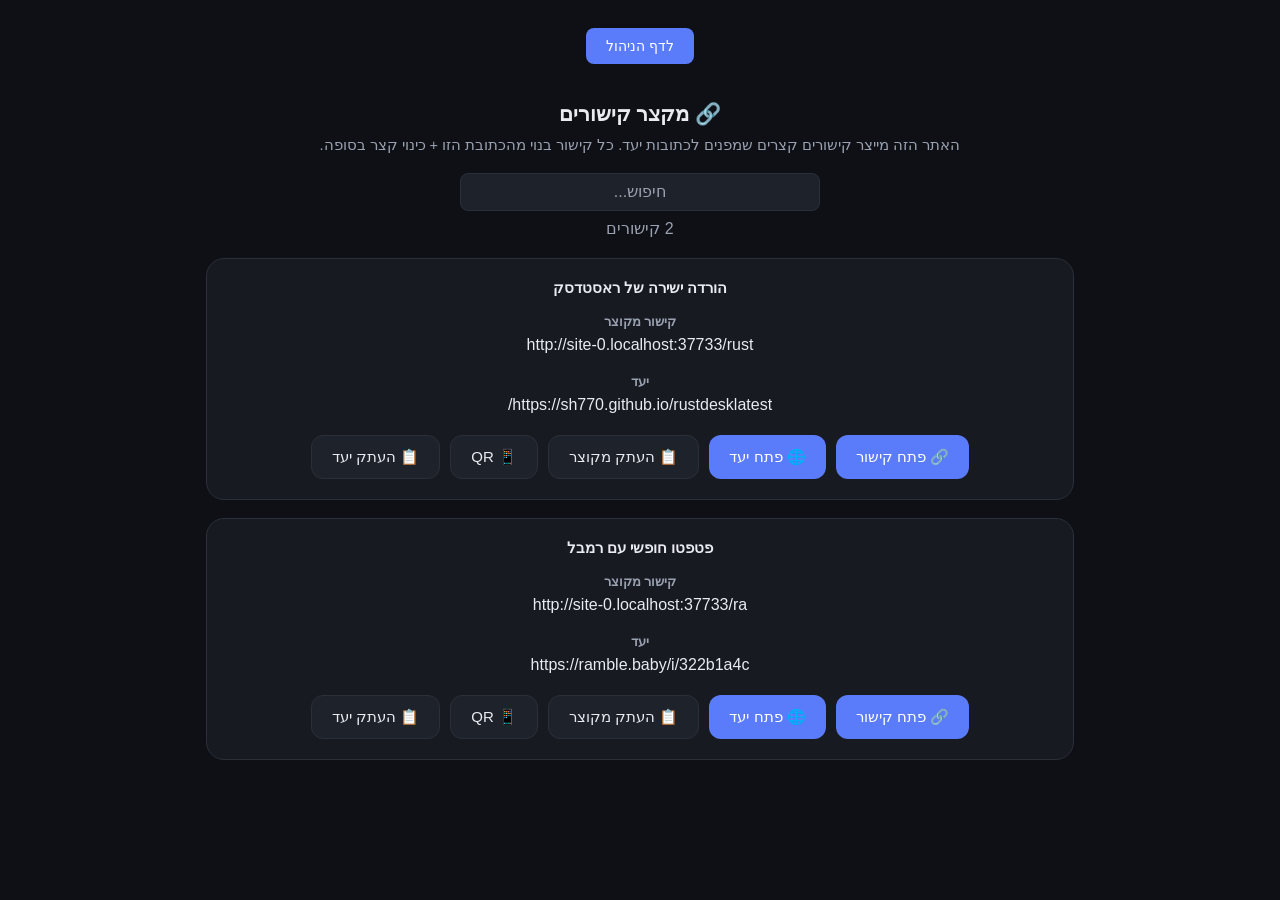
==== index.html @ 92ae5005 "Update index.html" ====
<!DOCTYPE html>
<html lang="he" dir="rtl">
<head>
<meta charset="UTF-8">
<meta name="viewport" content="width=device-width, initial-scale=1">
<title>מקצר קישורים</title>
<link rel="icon" href="favicon.svg" type="image/svg+xml">
<link rel="icon" href="favicon.ico" sizes="32x32">
<link rel="apple-touch-icon" href="apple-touch-icon.png">
<link rel="stylesheet" href="style.css">
<style>
  .top-bar{ text-align:center; padding:14px 16px 0; }
  .wrap{ text-align:center; }
  .wrap h1{ margin-bottom:8px; }
  .intro{ display:inline-block; text-align:center; max-width:100%; color:var(--text-dim); font-size:14.5px; line-height:1.6; }
  #search{ max-width:360px; margin:16px auto 8px; display:block; text-align:center; }
  #count{ margin:8px 0 20px; color:var(--text-dim); }
  .card{ text-align:center; }
  .card-title{ margin:0 0 6px; font-size:17px; color:var(--text); word-break:break-word; }
  .card p{ margin:12px 0; word-break:break-all; line-height:1.5; }
  .card strong{ color:var(--text-dim); font-size:13px; }
  .card-actions{ display:flex; flex-wrap:wrap; justify-content:center; gap:10px; margin-top:18px; }
  .card-actions .btn-link{
    margin-top:0; padding:12px 20px; font-size:15px; border-radius:12px;
    transition: all .15s ease; display:inline-flex; align-items:center; gap:6px;
  }
  .card-actions .btn-primary{ background:var(--accent); color:#fff; }
  .card-actions .btn-primary:hover{ background:var(--accent-hover); transform:translateY(-1px); }
  .card-actions .btn-secondary{ background:var(--surface-2); color:var(--text); border:1px solid var(--border); }
  .card-actions .btn-secondary:hover{ background:var(--border); border-color:#3a4050; transform:translateY(-1px); }
</style>
</head>
<body>
<div class="top-bar">
  <a class="btn-link" href="admin">לדף הניהול</a>
</div>

<div class="wrap">
  <h1>🔗 מקצר קישורים</h1>
  <div class="intro">
    האתר הזה מייצר קישורים קצרים שמפנים לכתובות יעד.
    כל קישור בנוי מהכתובת הזו + כינוי קצר בסופה.
  </div>
  <input id="search" type="text" placeholder="חיפוש...">
  <p id="count"></p>
  <div id="links"></div>
</div>

<div id="toast"></div>

<script>
// זיהוי אוטומטי של נתיב הבסיס - אותה שיטה כמו ב-404.html וב-admin.html,
// כדי שהקישורים המוצגים יהיו נכונים גם עם דומיין מותאם.
function getBasePath() {
  if (location.hostname.endsWith(".github.io")) {
    const parts = location.pathname.split("/").filter(Boolean);
    return parts.length ? ("/" + parts[0] + "/") : "/";
  }
  return "/";
}
const BASE = getBasePath();

async function loadLinks() {
  const response = await fetch(BASE + "links.json?t=" + Date.now(), { cache: "no-store" });
  const json = await response.json();
  // קישורים שסומנו "הסתר מהקטלוג" לא מוצגים כאן (הם כן ממשיכים לעבוד כרגיל)
  const entries = Object.entries(json).filter(([, v]) => !v.hidden);

  const container = document.getElementById("links");
  const counter = document.getElementById("count");
  const search = document.getElementById("search");

  function render(filter) {
    if (!filter) filter = "";
    container.innerHTML = "";

    const list = entries.filter(item => {
      const key = item[0];
      const value = item[1];
      const text = (key + " " + (value.title || "") + " " + (value.passwordHash ? "" : value.url)).toLowerCase();
      return text.indexOf(filter.toLowerCase()) !== -1;
    });

    counter.textContent = list.length + " קישורים";
    list.sort((a, b) => (a[1].title || a[0]).localeCompare(b[1].title || b[0], "he"));

    list.forEach(([key, value]) => {
      const shortUrl = location.origin + BASE + key;
      const protectedLink = !!value.passwordHash;

      const card = document.createElement("div");
      card.className = "card";

      // כותרת (אם הוגדרה) - לזיהוי קל של הקישור
      if (value.title) {
        const h = document.createElement("h3");
        h.className = "card-title";
        h.textContent = value.title;
        card.appendChild(h);
      }

      // קישור מקוצר
      const pShort = document.createElement("p");
      pShort.innerHTML = "<strong>קישור מקוצר</strong><br>";
      const spanShort = document.createElement("span");
      spanShort.textContent = shortUrl;
      pShort.appendChild(spanShort);
      card.appendChild(pShort);

      // יעד - מוסתר אם הקישור מוגן בסיסמה, כדי לא לעקוף את ההגנה
      const pTarget = document.createElement("p");
      pTarget.innerHTML = "<strong>יעד</strong><br>";
      const spanTarget = document.createElement("span");
      spanTarget.textContent = protectedLink ? "🔒 מוגן בסיסמה" : value.url;
      pTarget.appendChild(spanTarget);
      card.appendChild(pTarget);

      const actions = document.createElement("div");
      actions.className = "card-actions";

      const btnShort = document.createElement("a");
      btnShort.className = "btn-link btn-primary";
      btnShort.href = shortUrl;
      btnShort.target = "_blank";
      btnShort.rel = "noopener";
      btnShort.textContent = "🔗 פתח קישור";
      actions.appendChild(btnShort);

      // "פתח יעד" / "העתק יעד" מוצגים רק אם הקישור לא מוגן בסיסמה
      if (!protectedLink) {
        const btnTarget = document.createElement("a");
        btnTarget.className = "btn-link btn-primary";
        btnTarget.href = value.url;
        btnTarget.target = "_blank";
        btnTarget.rel = "noopener";
        btnTarget.textContent = "🌐 פתח יעד";
        actions.appendChild(btnTarget);
      }

      const btnCopyShort = document.createElement("a");
      btnCopyShort.className = "btn-link btn-secondary";
      btnCopyShort.href = "#";
      btnCopyShort.textContent = "📋 העתק מקוצר";
      btnCopyShort.onclick = e => {
        e.preventDefault();
        navigator.clipboard.writeText(shortUrl);
        showToast("הקישור המקוצר הועתק");
      };
      actions.appendChild(btnCopyShort);

      // QR - מוסתר כברירת מחדל, מוצג בלחיצה
      const btnQr = document.createElement("a");
      btnQr.className = "btn-link btn-secondary";
      btnQr.href = "#";
      btnQr.textContent = "📱 QR";
      btnQr.onclick = e => {
        e.preventDefault();
        const existing = card.querySelector(".qr-box");
        if (existing) {
          existing.remove();
          btnQr.textContent = "📱 QR";
          return;
        }
        const box = document.createElement("div");
        box.className = "qr-box";
        const img = document.createElement("img");
        img.className = "qr-img";
        img.alt = "QR";
        img.width = 200;
        img.height = 200;
        img.src = "https://api.qrserver.com/v1/create-qr-code/?size=300x300&margin=0&data=" + encodeURIComponent(shortUrl);
        const cap = document.createElement("div");
        cap.className = "qr-caption";
        cap.textContent = "סרוק כדי לפתוח את הקישור";
        box.appendChild(img);
        box.appendChild(cap);
        card.appendChild(box);
        btnQr.textContent = "✖ הסתר QR";
      };
      actions.appendChild(btnQr);

      if (!protectedLink) {
        const btnCopy = document.createElement("a");
        btnCopy.className = "btn-link btn-secondary";
        btnCopy.href = "#";
        btnCopy.textContent = "📋 העתק יעד";
        btnCopy.onclick = e => {
          e.preventDefault();
          navigator.clipboard.writeText(value.url);
          showToast("היעד הועתק");
        };
        actions.appendChild(btnCopy);
      }

      card.appendChild(actions);
      container.appendChild(card);
    });
  }

  search.oninput = () => render(search.value);
  render();
}

function showToast(text) {
  const toast = document.getElementById("toast");
  toast.textContent = text;
  toast.classList.add("show");
  setTimeout(() => toast.classList.remove("show"), 1500);
}

loadLinks();
</script>
</body>
</html>
---- style.css ----
:root{
  --bg: #0e1015;
  --surface: #171a21;
  --surface-2: #1e222b;
  --border: #2a2f3a;
  --text: #e9ebf1;
  --text-dim: #9aa1b0;
  --accent: #5b7cfa;
  --accent-hover: #4a68e0;
  --danger: #e5626a;
  --danger-hover: #d14a52;
  --success: #4cd3a0;
  --radius-lg: 18px;
  --radius: 12px;
  --radius-sm: 8px;
  --font: -apple-system, BlinkMacSystemFont, "Segoe UI", Arial, sans-serif;
}

*{ box-sizing: border-box; }

body{
  background: var(--bg);
  color: var(--text);
  font-family: var(--font);
  margin: 0;
}

a{ color: var(--accent); }

/* ===== פריסת עמוד ריכוזי (index, 404) ===== */
.center-page{
  min-height: 100vh;
  display: flex;
  align-items: center;
  justify-content: center;
  padding: 20px;
}
.box{
  background: var(--surface);
  border: 1px solid var(--border);
  border-radius: var(--radius-lg);
  padding: 28px 24px;
  max-width: 400px;
  width: 100%;
  text-align: center;
}
.box h1{ font-size: 21px; margin: 0 0 8px; }
.box p{ color: var(--text-dim); line-height: 1.6; font-size: 14.5px; margin: 8px 0; }

/* ===== פריסת עמוד רחב (admin) ===== */
.wrap{ max-width: 900px; margin: 0 auto; padding: 24px 16px; }
.wrap h1{ font-size: 21px; }

.card{
  background: var(--surface);
  border: 1px solid var(--border);
  border-radius: var(--radius-lg);
  padding: 20px;
  margin-bottom: 18px;
}
.card h3{ font-size: 15px; margin: 0 0 10px; color: var(--text); }

.note{
  font-size: 13px;
  color: var(--text-dim);
  background: var(--surface-2);
  border: 1px solid var(--border);
  border-radius: var(--radius-sm);
  padding: 10px 12px;
  margin-top: 10px;
}

/* ===== טפסים ===== */
input, button{
  font-family: var(--font);
  font-size: 16px;
  padding: 9px 12px;
  border-radius: var(--radius-sm);
  border: 1px solid var(--border);
}
input{
  width: 100%;
  box-sizing: border-box;
  margin-bottom: 8px;
  background: var(--surface-2);
  color: var(--text);
}
input::placeholder{ color: var(--text-dim); }
input:focus{ outline: none; border-color: var(--accent); }

button{
  background: var(--accent);
  color: #fff;
  border: none;
  cursor: pointer;
  transition: background .15s ease;
}
button:hover{ background: var(--accent-hover); }
button.secondary{ background: var(--surface-2); color: var(--text); border: 1px solid var(--border); }
button.secondary:hover{ background: var(--border); }
button.danger{ background: var(--danger); }
button.danger:hover{ background: var(--danger-hover); }
button.small{ padding: 5px 10px; font-size: 13px; }

/* ===== רשימת קישורים מתקפלת (accordion) ===== */
.link-item{
  border: 1px solid var(--border);
  border-radius: var(--radius);
  margin-bottom: 10px;
  overflow: hidden;
  background: var(--surface-2);
}
.link-header{
  display: flex;
  align-items: center;
  justify-content: space-between;
  padding: 13px 14px;
  cursor: pointer;
  gap: 10px;
}
.link-header .link-head-text{ flex: 1; min-width: 0; }
.link-header .link-title{
  font-size: 14.5px;
  font-weight: 600;
  color: var(--text);
  margin-bottom: 3px;
  overflow: hidden;
  text-overflow: ellipsis;
  white-space: nowrap;
}
.link-header .link-url{
  display: block;
  direction: ltr;
  unicode-bidi: plaintext;
  text-align: left;
  font-family: ui-monospace, Consolas, monospace;
  font-size: 13.5px;
  color: var(--text);
  overflow: hidden;
  text-overflow: ellipsis;
  white-space: nowrap;
}
.link-header .chevron{
  color: var(--text-dim);
  flex: none;
  transition: transform .15s ease;
}
.link-header.open .chevron{ transform: rotate(90deg); }
.link-body{
  padding: 14px;
  border-top: 1px solid var(--border);
  display: flex;
  flex-direction: column;
  gap: 12px;
}
.link-body input{ margin-bottom: 0; }
.check-row{ display: flex; align-items: center; gap: 8px; font-size: 14px; cursor: pointer; color: var(--text); }
.check-row input[type="checkbox"]{ width: auto; margin: 0; }
.field-label{
  display: block;
  font-size: 12px;
  color: var(--text-dim);
  margin-bottom: 4px;
}
.field-row{
  display: flex;
  gap: 8px;
  flex-wrap: wrap;
  align-items: center;
}

/* ===== טבלה (עדיין בשימוש במקומות אחרים) ===== */
.table-wrap{ overflow-x: auto; -webkit-overflow-scrolling: touch; }
table{ width: 100%; border-collapse: collapse; margin-top: 10px; font-size: 13px; }
td, th{ padding: 8px 6px; border-bottom: 1px solid var(--border); text-align: right; vertical-align: middle; color: var(--text); }
th{ color: var(--text-dim); font-weight: 600; }
.row-actions button{ margin-inline-start: 4px; }

/* ===== רכיבים כלליים ===== */
.badge{ font-size: 11px; padding: 3px 8px; border-radius: 999px; background: var(--surface-2); color: var(--text-dim); }
.badge.on{ background: rgba(91,124,250,.18); color: var(--accent); }

.msg{ font-size: 13px; margin-top: 8px; }
.msg.err{ color: var(--danger); }
.msg.ok{ color: var(--success); }

.spinner{
  width: 34px; height: 34px; margin: 0 auto 14px;
  border: 4px solid var(--surface-2);
  border-top-color: var(--accent);
  border-radius: 50%;
  animation: spin 1s linear infinite;
}
@keyframes spin{ to{ transform: rotate(360deg); } }

.btn-link{
  display: inline-block;
  margin-top: 14px;
  padding: 10px 20px;
  border-radius: var(--radius-sm);
  background: var(--accent);
  color: #fff;
  text-decoration: none;
  font-size: 14px;
}
.btn-link:hover{ background: var(--accent-hover); }
.btn-link.secondary{ background: var(--surface-2); color: var(--text); border: 1px solid var(--border); }
.btn-link.secondary:hover{ background: var(--border); }

/* טוסט קטן להודעות זמניות (למשל "הועתק") */
#toast{
  position: fixed;
  bottom: 20px;
  left: 50%;
  transform: translateX(-50%) translateY(20px);
  background: var(--surface-2);
  color: var(--text);
  border: 1px solid var(--border);
  border-radius: var(--radius-sm);
  padding: 10px 16px;
  font-size: 13px;
  opacity: 0;
  transition: opacity .2s ease, transform .2s ease;
  pointer-events: none;
  z-index: 100;
  max-width: 90vw;
  text-align: center;
}
#toast.show{ opacity: 1; transform: translateX(-50%) translateY(0); }

/* ===== מובייל ===== */
@media (max-width: 600px){
  .wrap{ padding: 14px 10px; }
  .card{ padding: 14px; }
}
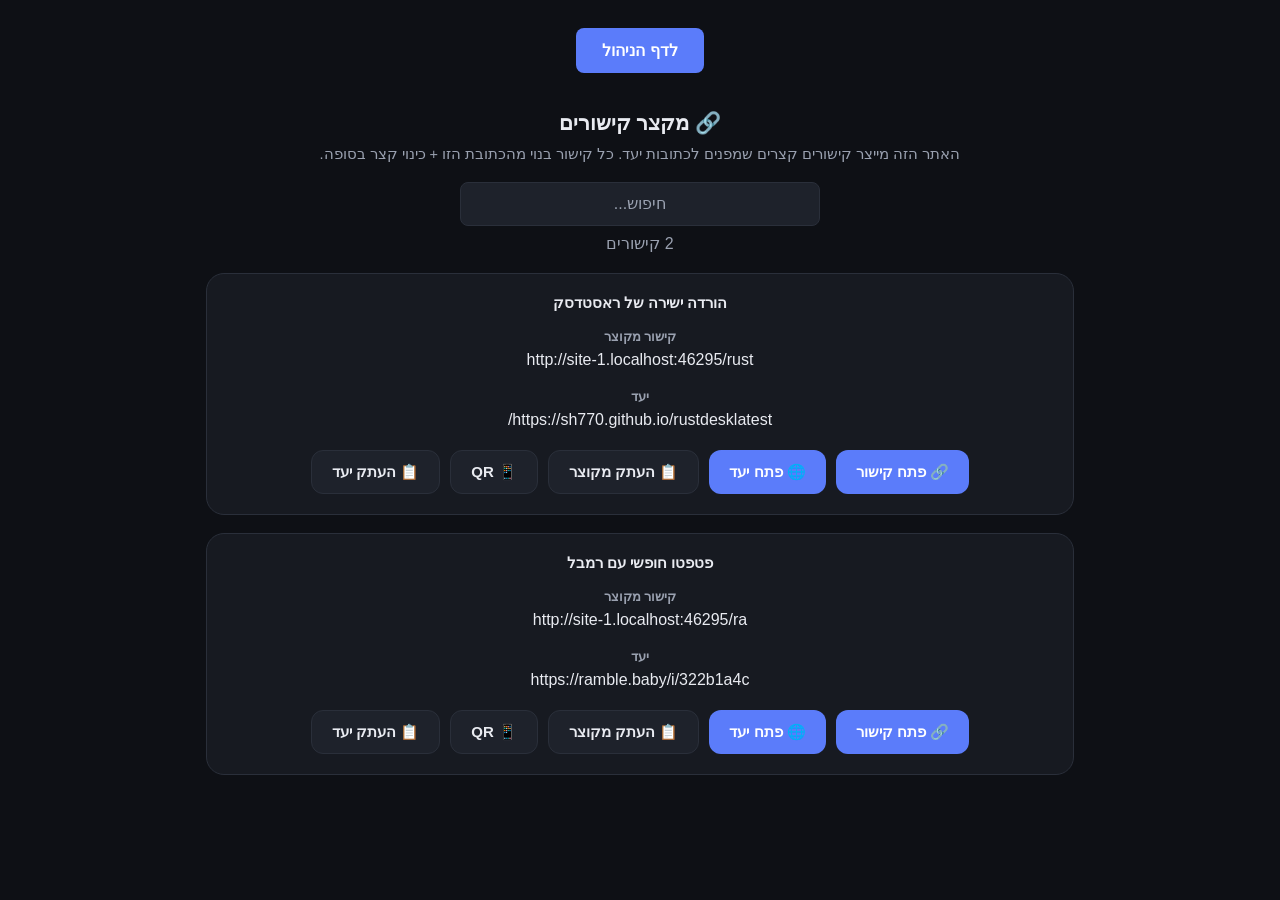
==== commit 9355029e: "Update index.html" ====
--- a/index.html
+++ b/index.html
@@ -211,4 +211,4 @@
 loadLinks();
 </script>
 </body>
-</html>+</html>
--- a/style.css
+++ b/style.css
@@ -68,13 +68,14 @@
   border-radius: var(--radius-sm);
   padding: 10px 12px;
   margin-top: 10px;
+  margin-bottom: 22px;
 }
 
 /* ===== טפסים ===== */
 input, button{
   font-family: var(--font);
   font-size: 16px;
-  padding: 9px 12px;
+  padding: 12px 16px;
   border-radius: var(--radius-sm);
   border: 1px solid var(--border);
 }
@@ -93,6 +94,8 @@
   color: #fff;
   border: none;
   cursor: pointer;
+  min-height: 46px;
+  font-weight: 600;
   transition: background .15s ease;
 }
 button:hover{ background: var(--accent-hover); }
@@ -100,7 +103,7 @@
 button.secondary:hover{ background: var(--border); }
 button.danger{ background: var(--danger); }
 button.danger:hover{ background: var(--danger-hover); }
-button.small{ padding: 5px 10px; font-size: 13px; }
+button.small{ padding: 10px 16px; font-size: 15px; min-height: 42px; }
 
 /* ===== רשימת קישורים מתקפלת (accordion) ===== */
 .link-item{
@@ -141,6 +144,7 @@
   white-space: nowrap;
 }
 .link-header .chevron{
+  font-size: 24px;
   color: var(--text-dim);
   flex: none;
   transition: transform .15s ease;
@@ -155,7 +159,8 @@
 }
 .link-body input{ margin-bottom: 0; }
 .check-row{ display: flex; align-items: center; gap: 8px; font-size: 14px; cursor: pointer; color: var(--text); }
-.check-row input[type="checkbox"]{ width: auto; margin: 0; }
+.check-row{ min-height: 44px; font-size: 15px; }
+.check-row input[type="checkbox"]{ width: 22px; height: 22px; min-height: 0; padding: 0; margin: 0; flex: none; accent-color: var(--accent); }
 .field-label{
   display: block;
   font-size: 12px;
@@ -196,16 +201,42 @@
 .btn-link{
   display: inline-block;
   margin-top: 14px;
-  padding: 10px 20px;
+  padding: 13px 26px;
   border-radius: var(--radius-sm);
   background: var(--accent);
   color: #fff;
   text-decoration: none;
-  font-size: 14px;
+  font-size: 16px;
+  font-weight: 600;
 }
 .btn-link:hover{ background: var(--accent-hover); }
 .btn-link.secondary{ background: var(--surface-2); color: var(--text); border: 1px solid var(--border); }
 .btn-link.secondary:hover{ background: var(--border); }
+
+/* ===== תיבת QR (משותפת לדף הבית ולניהול) ===== */
+.qr-box{
+  display: flex;
+  flex-direction: column;
+  align-items: center;
+  gap: 10px;
+  margin: 16px auto 4px;
+  padding: 18px;
+  max-width: 260px;
+  background: var(--surface-2);
+  border: 1px solid var(--border);
+  border-radius: var(--radius-lg);
+  animation: qrIn .2s ease;
+}
+.qr-box .qr-img{
+  display: block;
+  width: 200px;
+  height: 200px;
+  padding: 12px;
+  background: #fff; /* רקע לבן הכרחי כדי שהקוד ייסרק */
+  border-radius: var(--radius);
+}
+.qr-box .qr-caption{ font-size: 13px; color: var(--text-dim); }
+@keyframes qrIn{ from{ opacity: 0; transform: translateY(-6px) scale(.97); } to{ opacity: 1; transform: none; } }
 
 /* טוסט קטן להודעות זמניות (למשל "הועתק") */
 #toast{
@@ -232,4 +263,4 @@
 @media (max-width: 600px){
   .wrap{ padding: 14px 10px; }
   .card{ padding: 14px; }
-}
+}
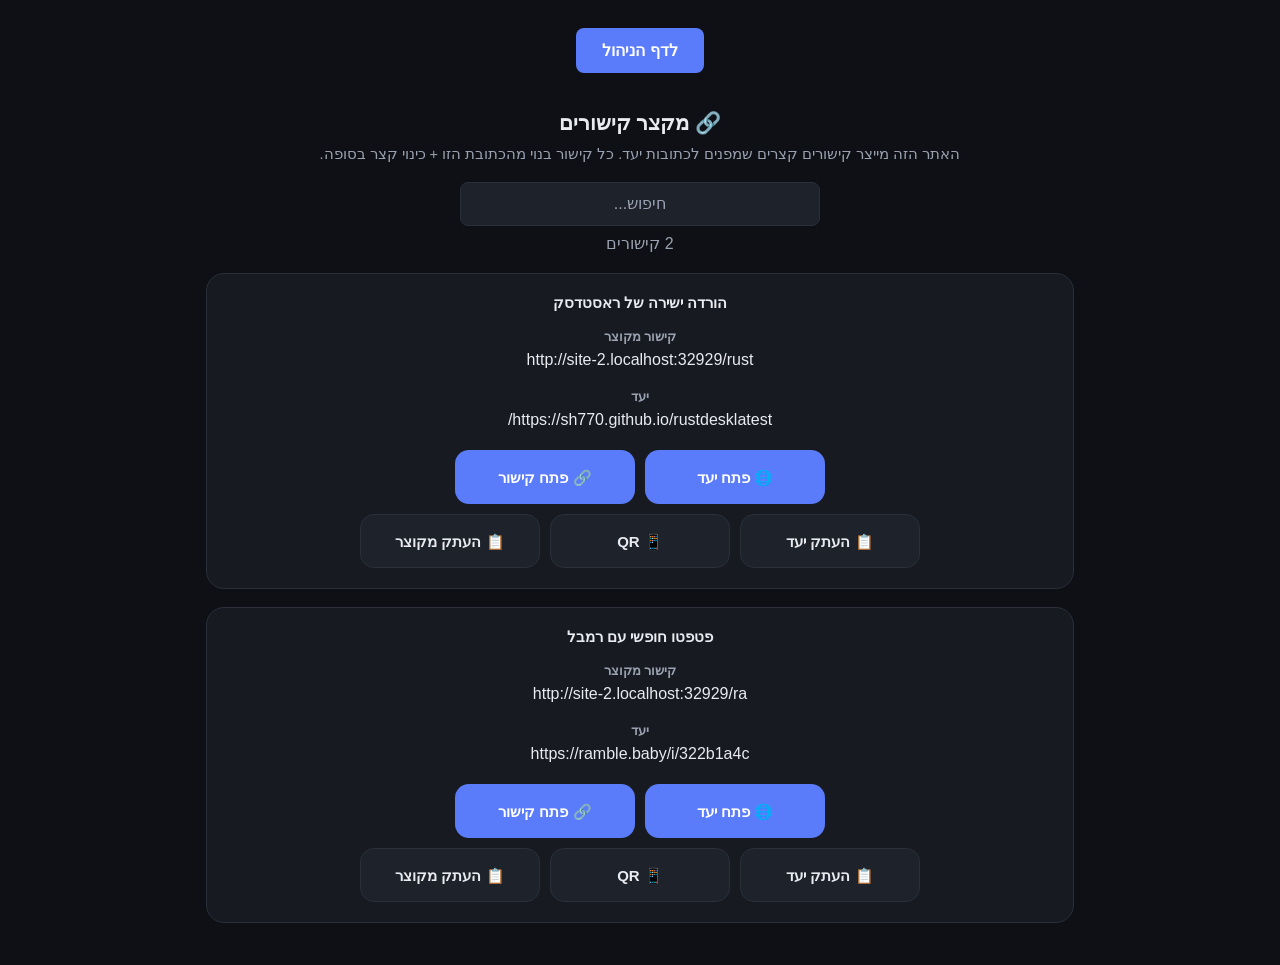
==== commit df57d28d: "Update index.html" ====
--- a/index.html
+++ b/index.html
@@ -1,56 +1,111 @@
+
 <!DOCTYPE html>
 <html lang="he" dir="rtl">
 <head>
 <meta charset="UTF-8">
 <meta name="viewport" content="width=device-width, initial-scale=1">
 <title>מקצר קישורים</title>
+
 <link rel="icon" href="favicon.svg" type="image/svg+xml">
 <link rel="icon" href="favicon.ico" sizes="32x32">
 <link rel="apple-touch-icon" href="apple-touch-icon.png">
 <link rel="stylesheet" href="style.css">
+
 <style>
-  .top-bar{ text-align:center; padding:14px 16px 0; }
-  .wrap{ text-align:center; }
-  .wrap h1{ margin-bottom:8px; }
-  .intro{ display:inline-block; text-align:center; max-width:100%; color:var(--text-dim); font-size:14.5px; line-height:1.6; }
-  #search{ max-width:360px; margin:16px auto 8px; display:block; text-align:center; }
-  #count{ margin:8px 0 20px; color:var(--text-dim); }
-  .card{ text-align:center; }
-  .card-title{ margin:0 0 6px; font-size:17px; color:var(--text); word-break:break-word; }
-  .card p{ margin:12px 0; word-break:break-all; line-height:1.5; }
-  .card strong{ color:var(--text-dim); font-size:13px; }
-  .card-actions{ display:flex; flex-wrap:wrap; justify-content:center; gap:10px; margin-top:18px; }
-  .card-actions .btn-link{
-    margin-top:0; padding:12px 20px; font-size:15px; border-radius:12px;
-    transition: all .15s ease; display:inline-flex; align-items:center; gap:6px;
-  }
-  .card-actions .btn-primary{ background:var(--accent); color:#fff; }
-  .card-actions .btn-primary:hover{ background:var(--accent-hover); transform:translateY(-1px); }
-  .card-actions .btn-secondary{ background:var(--surface-2); color:var(--text); border:1px solid var(--border); }
-  .card-actions .btn-secondary:hover{ background:var(--border); border-color:#3a4050; transform:translateY(-1px); }
+  /* עיצוב ייחודי לדף הבית */
+  .top-bar {
+    text-align: center;
+    padding: 14px 16px 0;
+  }
+
+  .wrap {
+    text-align: center;
+  }
+
+  .wrap h1 {
+    margin-bottom: 8px;
+  }
+
+  .intro {
+    display: inline-block;
+    text-align: center;
+    max-width: 100%;
+    color: var(--text-dim);
+    font-size: 14.5px;
+    line-height: 1.6;
+  }
+
+  /* שדה החיפוש */
+  #search {
+    max-width: 360px;
+    margin: 16px auto 8px;
+    display: block;
+    text-align: center;
+  }
+
+  /* מונה הקישורים */
+  #count {
+    margin: 8px 0 20px;
+    color: var(--text-dim);
+  }
+
+  /* עיצוב תוכן הכרטיס */
+  .card {
+    text-align: center;
+  }
+
+  .card-title {
+    margin: 0 0 6px;
+    font-size: 17px;
+    color: var(--text);
+    word-break: break-word;
+  }
+
+  .card p {
+    margin: 12px 0;
+    word-break: break-all;
+    line-height: 1.5;
+  }
+
+  .card strong {
+    color: var(--text-dim);
+    font-size: 13px;
+  }
 </style>
 </head>
+
 <body>
+
+<!-- קישור לעמוד הניהול -->
 <div class="top-bar">
   <a class="btn-link" href="admin">לדף הניהול</a>
 </div>
 
+<!-- אזור הכותרת והחיפוש -->
 <div class="wrap">
+
   <h1>🔗 מקצר קישורים</h1>
+
   <div class="intro">
     האתר הזה מייצר קישורים קצרים שמפנים לכתובות יעד.
     כל קישור בנוי מהכתובת הזו + כינוי קצר בסופה.
   </div>
+
   <input id="search" type="text" placeholder="חיפוש...">
+
   <p id="count"></p>
+
+  <!-- כאן יוצגו כרטיסי הקישורים -->
   <div id="links"></div>
+
 </div>
 
+<!-- הודעות זמניות למשתמש -->
 <div id="toast"></div>
 
 <script>
-// זיהוי אוטומטי של נתיב הבסיס - אותה שיטה כמו ב-404.html וב-admin.html,
-// כדי שהקישורים המוצגים יהיו נכונים גם עם דומיין מותאם.
+
+// זיהוי אוטומטי של נתיב הבסיס
 function getBasePath() {
   if (location.hostname.endsWith(".github.io")) {
     const parts = location.pathname.split("/").filter(Boolean);
@@ -58,40 +113,79 @@
   }
   return "/";
 }
+
+// שמירת נתיב הבסיס
 const BASE = getBasePath();
 
+// טעינת הקישורים מקובץ JSON
 async function loadLinks() {
-  const response = await fetch(BASE + "links.json?t=" + Date.now(), { cache: "no-store" });
+
+  // טעינת הקובץ ללא שימוש במטמון
+  const response = await fetch(
+    BASE + "links.json?t=" + Date.now(),
+    { cache: "no-store" }
+  );
+
+  // המרת התשובה לנתוני JSON
   const json = await response.json();
-  // קישורים שסומנו "הסתר מהקטלוג" לא מוצגים כאן (הם כן ממשיכים לעבוד כרגיל)
+
+  // הסתרת קישורים שסומנו להסתרה
   const entries = Object.entries(json).filter(([, v]) => !v.hidden);
 
+  // קבלת רכיבי העמוד
   const container = document.getElementById("links");
   const counter = document.getElementById("count");
   const search = document.getElementById("search");
 
+  // הצגת הקישורים בהתאם לחיפוש
   function render(filter) {
+
+    // הגדרת חיפוש ריק כברירת מחדל
     if (!filter) filter = "";
+
+    // ניקוי התצוגה הקודמת
     container.innerHTML = "";
 
+    // סינון הקישורים לפי כינוי, כותרת או כתובת
     const list = entries.filter(item => {
       const key = item[0];
       const value = item[1];
-      const text = (key + " " + (value.title || "") + " " + (value.passwordHash ? "" : value.url)).toLowerCase();
+
+      // אין להציג כתובת יעד של קישור מוגן בחיפוש
+      const text = (
+        key + " " +
+        (value.title || "") + " " +
+        (value.passwordHash ? "" : value.url)
+      ).toLowerCase();
+
       return text.indexOf(filter.toLowerCase()) !== -1;
     });
 
+    // עדכון מספר התוצאות
     counter.textContent = list.length + " קישורים";
-    list.sort((a, b) => (a[1].title || a[0]).localeCompare(b[1].title || b[0], "he"));
-
+
+    // מיון הקישורים לפי הכותרת
+    list.sort((a, b) =>
+      (a[1].title || a[0]).localeCompare(
+        b[1].title || b[0],
+        "he"
+      )
+    );
+
+    // יצירת כרטיס נפרד לכל קישור
     list.forEach(([key, value]) => {
+
+      // יצירת הכתובת המקוצרת
       const shortUrl = location.origin + BASE + key;
+
+      // בדיקה האם הקישור מוגן בסיסמה
       const protectedLink = !!value.passwordHash;
 
+      // יצירת כרטיס הקישור
       const card = document.createElement("div");
       card.className = "card";
 
-      // כותרת (אם הוגדרה) - לזיהוי קל של הקישור
+      // הצגת כותרת אם הוגדרה
       if (value.title) {
         const h = document.createElement("h3");
         h.className = "card-title";
@@ -99,116 +193,203 @@
         card.appendChild(h);
       }
 
-      // קישור מקוצר
+      // הצגת הקישור המקוצר
       const pShort = document.createElement("p");
       pShort.innerHTML = "<strong>קישור מקוצר</strong><br>";
+
       const spanShort = document.createElement("span");
       spanShort.textContent = shortUrl;
+
       pShort.appendChild(spanShort);
       card.appendChild(pShort);
 
-      // יעד - מוסתר אם הקישור מוגן בסיסמה, כדי לא לעקוף את ההגנה
+      // הצגת כתובת היעד או הודעת הגנה
       const pTarget = document.createElement("p");
       pTarget.innerHTML = "<strong>יעד</strong><br>";
+
       const spanTarget = document.createElement("span");
-      spanTarget.textContent = protectedLink ? "🔒 מוגן בסיסמה" : value.url;
+
+      // הסתרת כתובת היעד בקישור מוגן
+      spanTarget.textContent = protectedLink
+        ? "🔒 מוגן בסיסמה"
+        : value.url;
+
       pTarget.appendChild(spanTarget);
       card.appendChild(pTarget);
 
+      // יצירת אזור הכפתורים
       const actions = document.createElement("div");
       actions.className = "card-actions";
 
+      // ==================================================
+      // שורה ראשונה: פתיחת יעד ופתיחת קישור מקוצר
+      // ==================================================
+
+      const primaryRow = document.createElement("div");
+      primaryRow.className = "action-row";
+
+      // כפתור פתיחת יעד - רק בקישור שאינו מוגן
+      if (!protectedLink) {
+
+        const btnTarget = document.createElement("a");
+        btnTarget.className = "btn-link btn-primary";
+        btnTarget.href = value.url;
+        btnTarget.target = "_blank";
+        btnTarget.rel = "noopener";
+        btnTarget.textContent = "🌐 פתח יעד";
+
+        primaryRow.appendChild(btnTarget);
+      }
+
+      // כפתור פתיחת הקישור המקוצר
       const btnShort = document.createElement("a");
       btnShort.className = "btn-link btn-primary";
       btnShort.href = shortUrl;
       btnShort.target = "_blank";
       btnShort.rel = "noopener";
       btnShort.textContent = "🔗 פתח קישור";
-      actions.appendChild(btnShort);
-
-      // "פתח יעד" / "העתק יעד" מוצגים רק אם הקישור לא מוגן בסיסמה
+
+      primaryRow.appendChild(btnShort);
+
+      // הוספת השורה הראשונה לאזור הכפתורים
+      actions.appendChild(primaryRow);
+
+      // ==================================================
+      // שורה שנייה: העתקת יעד, QR והעתקת קישור מקוצר
+      // ==================================================
+
+      const secondaryRow = document.createElement("div");
+      secondaryRow.className = "action-row";
+
+      // כפתור העתקת יעד - רק בקישור שאינו מוגן
       if (!protectedLink) {
-        const btnTarget = document.createElement("a");
-        btnTarget.className = "btn-link btn-primary";
-        btnTarget.href = value.url;
-        btnTarget.target = "_blank";
-        btnTarget.rel = "noopener";
-        btnTarget.textContent = "🌐 פתח יעד";
-        actions.appendChild(btnTarget);
+
+        const btnCopyTarget = document.createElement("a");
+        btnCopyTarget.className = "btn-link btn-secondary";
+        btnCopyTarget.href = "#";
+        btnCopyTarget.textContent = "📋 העתק יעד";
+
+        // העתקת כתובת היעד ללוח
+        btnCopyTarget.onclick = e => {
+          e.preventDefault();
+
+          navigator.clipboard.writeText(value.url);
+          showToast("היעד הועתק");
+        };
+
+        secondaryRow.appendChild(btnCopyTarget);
       }
 
-      const btnCopyShort = document.createElement("a");
-      btnCopyShort.className = "btn-link btn-secondary";
-      btnCopyShort.href = "#";
-      btnCopyShort.textContent = "📋 העתק מקוצר";
-      btnCopyShort.onclick = e => {
-        e.preventDefault();
-        navigator.clipboard.writeText(shortUrl);
-        showToast("הקישור המקוצר הועתק");
-      };
-      actions.appendChild(btnCopyShort);
-
-      // QR - מוסתר כברירת מחדל, מוצג בלחיצה
+      // כפתור QR
       const btnQr = document.createElement("a");
       btnQr.className = "btn-link btn-secondary";
       btnQr.href = "#";
       btnQr.textContent = "📱 QR";
+
+      // הצגה והסתרה של קוד QR
       btnQr.onclick = e => {
         e.preventDefault();
+
+        // בדיקה האם קוד QR כבר מוצג
         const existing = card.querySelector(".qr-box");
+
+        // אם קיים QR, הסרתו
         if (existing) {
           existing.remove();
           btnQr.textContent = "📱 QR";
           return;
         }
+
+        // יצירת תיבת QR
         const box = document.createElement("div");
         box.className = "qr-box";
+
+        // יצירת תמונת QR
         const img = document.createElement("img");
         img.className = "qr-img";
         img.alt = "QR";
         img.width = 200;
         img.height = 200;
-        img.src = "https://api.qrserver.com/v1/create-qr-code/?size=300x300&margin=0&data=" + encodeURIComponent(shortUrl);
+
+        // יצירת קוד QR עבור הקישור המקוצר
+        img.src =
+          "https://api.qrserver.com/v1/create-qr-code/?size=300x300&margin=0&data=" +
+          encodeURIComponent(shortUrl);
+
+        // יצירת כיתוב מתחת לקוד
         const cap = document.createElement("div");
         cap.className = "qr-caption";
         cap.textContent = "סרוק כדי לפתוח את הקישור";
+
+        // הוספת התמונה והכיתוב לתיבה
         box.appendChild(img);
         box.appendChild(cap);
+
+        // הצגת תיבת QR בתוך הכרטיס
         card.appendChild(box);
+
+        // עדכון טקסט הכפתור
         btnQr.textContent = "✖ הסתר QR";
       };
-      actions.appendChild(btnQr);
-
-      if (!protectedLink) {
-        const btnCopy = document.createElement("a");
-        btnCopy.className = "btn-link btn-secondary";
-        btnCopy.href = "#";
-        btnCopy.textContent = "📋 העתק יעד";
-        btnCopy.onclick = e => {
-          e.preventDefault();
-          navigator.clipboard.writeText(value.url);
-          showToast("היעד הועתק");
-        };
-        actions.appendChild(btnCopy);
-      }
-
+
+      // הוספת QR באמצע השורה השנייה
+      secondaryRow.appendChild(btnQr);
+
+      // כפתור העתקת הקישור המקוצר
+      const btnCopyShort = document.createElement("a");
+      btnCopyShort.className = "btn-link btn-secondary";
+      btnCopyShort.href = "#";
+      btnCopyShort.textContent = "📋 העתק מקוצר";
+
+      // העתקת הקישור המקוצר ללוח
+      btnCopyShort.onclick = e => {
+        e.preventDefault();
+
+        navigator.clipboard.writeText(shortUrl);
+        showToast("הקישור המקוצר הועתק");
+      };
+
+      // הוספת כפתור ההעתקה אחרי QR
+      secondaryRow.appendChild(btnCopyShort);
+
+      // הוספת השורה השנייה לאזור הכפתורים
+      actions.appendChild(secondaryRow);
+
+      // הוספת אזור הכפתורים לכרטיס
       card.appendChild(actions);
+
+      // הוספת הכרטיס לעמוד
       container.appendChild(card);
     });
   }
 
+  // הפעלת חיפוש בכל שינוי בשדה החיפוש
   search.oninput = () => render(search.value);
+
+  // הצגת כל הקישורים בטעינה הראשונה
   render();
 }
 
+// הצגת הודעה זמנית בתחתית המסך
 function showToast(text) {
+
+  // קבלת תיבת ההודעות
   const toast = document.getElementById("toast");
+
+  // עדכון תוכן ההודעה
   toast.textContent = text;
+
+  // הצגת ההודעה
   toast.classList.add("show");
+
+  // הסתרת ההודעה לאחר שנייה וחצי
   setTimeout(() => toast.classList.remove("show"), 1500);
 }
 
+// טעינת הקישורים בעת פתיחת העמוד
 loadLinks();
+
 </script>
+
 </body>
 </html>
--- a/style.css
+++ b/style.css
@@ -1,4 +1,5 @@
-:root{
+
+:root {
   --bg: #0e1015;
   --surface: #171a21;
   --surface-2: #1e222b;
@@ -16,26 +17,36 @@
   --font: -apple-system, BlinkMacSystemFont, "Segoe UI", Arial, sans-serif;
 }
 
-*{ box-sizing: border-box; }
-
-body{
+/* הגדרת מודל חישוב אחיד לכל הרכיבים */
+* {
+  box-sizing: border-box;
+}
+
+/* עיצוב בסיסי של כל העמוד */
+body {
   background: var(--bg);
   color: var(--text);
   font-family: var(--font);
   margin: 0;
 }
 
-a{ color: var(--accent); }
+/* צבע ברירת המחדל של קישורים */
+a {
+  color: var(--accent);
+}
 
 /* ===== פריסת עמוד ריכוזי (index, 404) ===== */
-.center-page{
+
+.center-page {
   min-height: 100vh;
   display: flex;
   align-items: center;
   justify-content: center;
   padding: 20px;
 }
-.box{
+
+/* תיבה מרכזית */
+.box {
   background: var(--surface);
   border: 1px solid var(--border);
   border-radius: var(--radius-lg);
@@ -44,23 +55,48 @@
   width: 100%;
   text-align: center;
 }
-.box h1{ font-size: 21px; margin: 0 0 8px; }
-.box p{ color: var(--text-dim); line-height: 1.6; font-size: 14.5px; margin: 8px 0; }
+
+.box h1 {
+  font-size: 21px;
+  margin: 0 0 8px;
+}
+
+.box p {
+  color: var(--text-dim);
+  line-height: 1.6;
+  font-size: 14.5px;
+  margin: 8px 0;
+}
 
 /* ===== פריסת עמוד רחב (admin) ===== */
-.wrap{ max-width: 900px; margin: 0 auto; padding: 24px 16px; }
-.wrap h1{ font-size: 21px; }
-
-.card{
+
+.wrap {
+  max-width: 900px;
+  margin: 0 auto;
+  padding: 24px 16px;
+}
+
+.wrap h1 {
+  font-size: 21px;
+}
+
+/* כרטיס תוכן כללי */
+.card {
   background: var(--surface);
   border: 1px solid var(--border);
   border-radius: var(--radius-lg);
   padding: 20px;
   margin-bottom: 18px;
 }
-.card h3{ font-size: 15px; margin: 0 0 10px; color: var(--text); }
-
-.note{
+
+.card h3 {
+  font-size: 15px;
+  margin: 0 0 10px;
+  color: var(--text);
+}
+
+/* תיבת הערה */
+.note {
   font-size: 13px;
   color: var(--text-dim);
   background: var(--surface-2);
@@ -72,24 +108,34 @@
 }
 
 /* ===== טפסים ===== */
-input, button{
+
+input,
+button {
   font-family: var(--font);
   font-size: 16px;
   padding: 12px 16px;
   border-radius: var(--radius-sm);
   border: 1px solid var(--border);
 }
-input{
+
+input {
   width: 100%;
   box-sizing: border-box;
   margin-bottom: 8px;
   background: var(--surface-2);
   color: var(--text);
 }
-input::placeholder{ color: var(--text-dim); }
-input:focus{ outline: none; border-color: var(--accent); }
-
-button{
+
+input::placeholder {
+  color: var(--text-dim);
+}
+
+input:focus {
+  outline: none;
+  border-color: var(--accent);
+}
+
+button {
   background: var(--accent);
   color: #fff;
   border: none;
@@ -98,22 +144,46 @@
   font-weight: 600;
   transition: background .15s ease;
 }
-button:hover{ background: var(--accent-hover); }
-button.secondary{ background: var(--surface-2); color: var(--text); border: 1px solid var(--border); }
-button.secondary:hover{ background: var(--border); }
-button.danger{ background: var(--danger); }
-button.danger:hover{ background: var(--danger-hover); }
-button.small{ padding: 10px 16px; font-size: 15px; min-height: 42px; }
+
+button:hover {
+  background: var(--accent-hover);
+}
+
+button.secondary {
+  background: var(--surface-2);
+  color: var(--text);
+  border: 1px solid var(--border);
+}
+
+button.secondary:hover {
+  background: var(--border);
+}
+
+button.danger {
+  background: var(--danger);
+}
+
+button.danger:hover {
+  background: var(--danger-hover);
+}
+
+button.small {
+  padding: 10px 16px;
+  font-size: 15px;
+  min-height: 42px;
+}
 
 /* ===== רשימת קישורים מתקפלת (accordion) ===== */
-.link-item{
+
+.link-item {
   border: 1px solid var(--border);
   border-radius: var(--radius);
   margin-bottom: 10px;
   overflow: hidden;
   background: var(--surface-2);
 }
-.link-header{
+
+.link-header {
   display: flex;
   align-items: center;
   justify-content: space-between;
@@ -121,8 +191,13 @@
   cursor: pointer;
   gap: 10px;
 }
-.link-header .link-head-text{ flex: 1; min-width: 0; }
-.link-header .link-title{
+
+.link-header .link-head-text {
+  flex: 1;
+  min-width: 0;
+}
+
+.link-header .link-title {
   font-size: 14.5px;
   font-weight: 600;
   color: var(--text);
@@ -131,7 +206,8 @@
   text-overflow: ellipsis;
   white-space: nowrap;
 }
-.link-header .link-url{
+
+.link-header .link-url {
   display: block;
   direction: ltr;
   unicode-bidi: plaintext;
@@ -143,62 +219,147 @@
   text-overflow: ellipsis;
   white-space: nowrap;
 }
-.link-header .chevron{
+
+.link-header .chevron {
   font-size: 24px;
   color: var(--text-dim);
   flex: none;
   transition: transform .15s ease;
 }
-.link-header.open .chevron{ transform: rotate(90deg); }
-.link-body{
+
+.link-header.open .chevron {
+  transform: rotate(90deg);
+}
+
+.link-body {
   padding: 14px;
   border-top: 1px solid var(--border);
   display: flex;
   flex-direction: column;
   gap: 12px;
 }
-.link-body input{ margin-bottom: 0; }
-.check-row{ display: flex; align-items: center; gap: 8px; font-size: 14px; cursor: pointer; color: var(--text); }
-.check-row{ min-height: 44px; font-size: 15px; }
-.check-row input[type="checkbox"]{ width: 22px; height: 22px; min-height: 0; padding: 0; margin: 0; flex: none; accent-color: var(--accent); }
-.field-label{
+
+.link-body input {
+  margin-bottom: 0;
+}
+
+/* שורת סימון בטופס */
+.check-row {
+  display: flex;
+  align-items: center;
+  gap: 8px;
+  font-size: 15px;
+  cursor: pointer;
+  color: var(--text);
+  min-height: 44px;
+}
+
+.check-row input[type="checkbox"] {
+  width: 22px;
+  height: 22px;
+  min-height: 0;
+  padding: 0;
+  margin: 0;
+  flex: none;
+  accent-color: var(--accent);
+}
+
+/* תוויות שדות */
+.field-label {
   display: block;
   font-size: 12px;
   color: var(--text-dim);
   margin-bottom: 4px;
 }
-.field-row{
+
+/* שורת שדות כללית */
+.field-row {
   display: flex;
   gap: 8px;
   flex-wrap: wrap;
   align-items: center;
 }
 
-/* ===== טבלה (עדיין בשימוש במקומות אחרים) ===== */
-.table-wrap{ overflow-x: auto; -webkit-overflow-scrolling: touch; }
-table{ width: 100%; border-collapse: collapse; margin-top: 10px; font-size: 13px; }
-td, th{ padding: 8px 6px; border-bottom: 1px solid var(--border); text-align: right; vertical-align: middle; color: var(--text); }
-th{ color: var(--text-dim); font-weight: 600; }
-.row-actions button{ margin-inline-start: 4px; }
+/* ===== טבלה ===== */
+
+.table-wrap {
+  overflow-x: auto;
+  -webkit-overflow-scrolling: touch;
+}
+
+table {
+  width: 100%;
+  border-collapse: collapse;
+  margin-top: 10px;
+  font-size: 13px;
+}
+
+td,
+th {
+  padding: 8px 6px;
+  border-bottom: 1px solid var(--border);
+  text-align: right;
+  vertical-align: middle;
+  color: var(--text);
+}
+
+th {
+  color: var(--text-dim);
+  font-weight: 600;
+}
+
+.row-actions button {
+  margin-inline-start: 4px;
+}
 
 /* ===== רכיבים כלליים ===== */
-.badge{ font-size: 11px; padding: 3px 8px; border-radius: 999px; background: var(--surface-2); color: var(--text-dim); }
-.badge.on{ background: rgba(91,124,250,.18); color: var(--accent); }
-
-.msg{ font-size: 13px; margin-top: 8px; }
-.msg.err{ color: var(--danger); }
-.msg.ok{ color: var(--success); }
-
-.spinner{
-  width: 34px; height: 34px; margin: 0 auto 14px;
+
+.badge {
+  font-size: 11px;
+  padding: 3px 8px;
+  border-radius: 999px;
+  background: var(--surface-2);
+  color: var(--text-dim);
+}
+
+.badge.on {
+  background: rgba(91,124,250,.18);
+  color: var(--accent);
+}
+
+.msg {
+  font-size: 13px;
+  margin-top: 8px;
+}
+
+.msg.err {
+  color: var(--danger);
+}
+
+.msg.ok {
+  color: var(--success);
+}
+
+/* אנימציית טעינה */
+.spinner {
+  width: 34px;
+  height: 34px;
+  margin: 0 auto 14px;
   border: 4px solid var(--surface-2);
   border-top-color: var(--accent);
   border-radius: 50%;
   animation: spin 1s linear infinite;
 }
-@keyframes spin{ to{ transform: rotate(360deg); } }
-
-.btn-link{
+
+@keyframes spin {
+  to {
+    transform: rotate(360deg);
+  }
+}
+
+/* ===== כפתורי קישור כלליים ===== */
+
+.btn-link {
   display: inline-block;
   margin-top: 14px;
   padding: 13px 26px;
@@ -209,12 +370,91 @@
   font-size: 16px;
   font-weight: 600;
 }
-.btn-link:hover{ background: var(--accent-hover); }
-.btn-link.secondary{ background: var(--surface-2); color: var(--text); border: 1px solid var(--border); }
-.btn-link.secondary:hover{ background: var(--border); }
-
-/* ===== תיבת QR (משותפת לדף הבית ולניהול) ===== */
-.qr-box{
+
+.btn-link:hover {
+  background: var(--accent-hover);
+}
+
+.btn-link.secondary {
+  background: var(--surface-2);
+  color: var(--text);
+  border: 1px solid var(--border);
+}
+
+.btn-link.secondary:hover {
+  background: var(--border);
+}
+
+/* ===== כפתורי כרטיסי הקישורים בדף הבית ===== */
+
+/* אזור הכפתורים בכל כרטיס */
+.card-actions {
+  display: flex;
+  flex-direction: column;
+  align-items: center;
+  gap: 10px;
+  margin-top: 18px;
+  width: 100%;
+}
+
+/* כל שורת כפתורים */
+.card-actions .action-row {
+  display: flex;
+  justify-content: center;
+  align-items: stretch;
+  gap: 10px;
+  width: 100%;
+}
+
+/* גודל אחיד לכל הכפתורים בכרטיס */
+.card-actions .btn-link {
+  flex: 1 1 0;
+  max-width: 180px;
+  min-width: 0;
+  min-height: 54px;
+  margin: 0;
+  padding: 10px 8px;
+  display: flex;
+  align-items: center;
+  justify-content: center;
+  text-align: center;
+  font-size: 15px;
+  line-height: 1.3;
+  white-space: normal;
+  border-radius: 14px;
+  transition: all .15s ease;
+}
+
+/* עיצוב כפתורים ראשיים */
+.card-actions .btn-primary {
+  background: var(--accent);
+  color: #fff;
+  border: none;
+}
+
+/* אפקט מעבר לכפתורים ראשיים */
+.card-actions .btn-primary:hover {
+  background: var(--accent-hover);
+  transform: translateY(-1px);
+}
+
+/* עיצוב כפתורים משניים */
+.card-actions .btn-secondary {
+  background: var(--surface-2);
+  color: var(--text);
+  border: 1px solid var(--border);
+}
+
+/* אפקט מעבר לכפתורים משניים */
+.card-actions .btn-secondary:hover {
+  background: var(--border);
+  border-color: #3a4050;
+  transform: translateY(-1px);
+}
+
+/* ===== תיבת QR משותפת ===== */
+
+.qr-box {
   display: flex;
   flex-direction: column;
   align-items: center;
@@ -227,19 +467,35 @@
   border-radius: var(--radius-lg);
   animation: qrIn .2s ease;
 }
-.qr-box .qr-img{
+
+.qr-box .qr-img {
   display: block;
   width: 200px;
   height: 200px;
   padding: 12px;
-  background: #fff; /* רקע לבן הכרחי כדי שהקוד ייסרק */
+  background: #fff;
   border-radius: var(--radius);
 }
-.qr-box .qr-caption{ font-size: 13px; color: var(--text-dim); }
-@keyframes qrIn{ from{ opacity: 0; transform: translateY(-6px) scale(.97); } to{ opacity: 1; transform: none; } }
-
-/* טוסט קטן להודעות זמניות (למשל "הועתק") */
-#toast{
+
+.qr-box .qr-caption {
+  font-size: 13px;
+  color: var(--text-dim);
+}
+
+@keyframes qrIn {
+  from {
+    opacity: 0;
+    transform: translateY(-6px) scale(.97);
+  }
+  to {
+    opacity: 1;
+    transform: none;
+  }
+}
+
+/* ===== הודעה זמנית (Toast) ===== */
+
+#toast {
   position: fixed;
   bottom: 20px;
   left: 50%;
@@ -257,10 +513,33 @@
   max-width: 90vw;
   text-align: center;
 }
-#toast.show{ opacity: 1; transform: translateX(-50%) translateY(0); }
-
-/* ===== מובייל ===== */
-@media (max-width: 600px){
-  .wrap{ padding: 14px 10px; }
-  .card{ padding: 14px; }
-}+
+#toast.show {
+  opacity: 1;
+  transform: translateX(-50%) translateY(0);
+}
+
+/* ===== התאמה למכשירים ניידים ===== */
+
+@media (max-width: 600px) {
+  .wrap {
+    padding: 14px 10px;
+  }
+
+  .card {
+    padding: 14px;
+  }
+}
+
+/* התאמה מיוחדת למסכים צרים */
+@media (max-width: 380px) {
+  .card-actions .action-row {
+    gap: 6px;
+  }
+
+  .card-actions .btn-link {
+    padding: 9px 4px;
+    font-size: 13px;
+    min-height: 50px;
+  }
+}
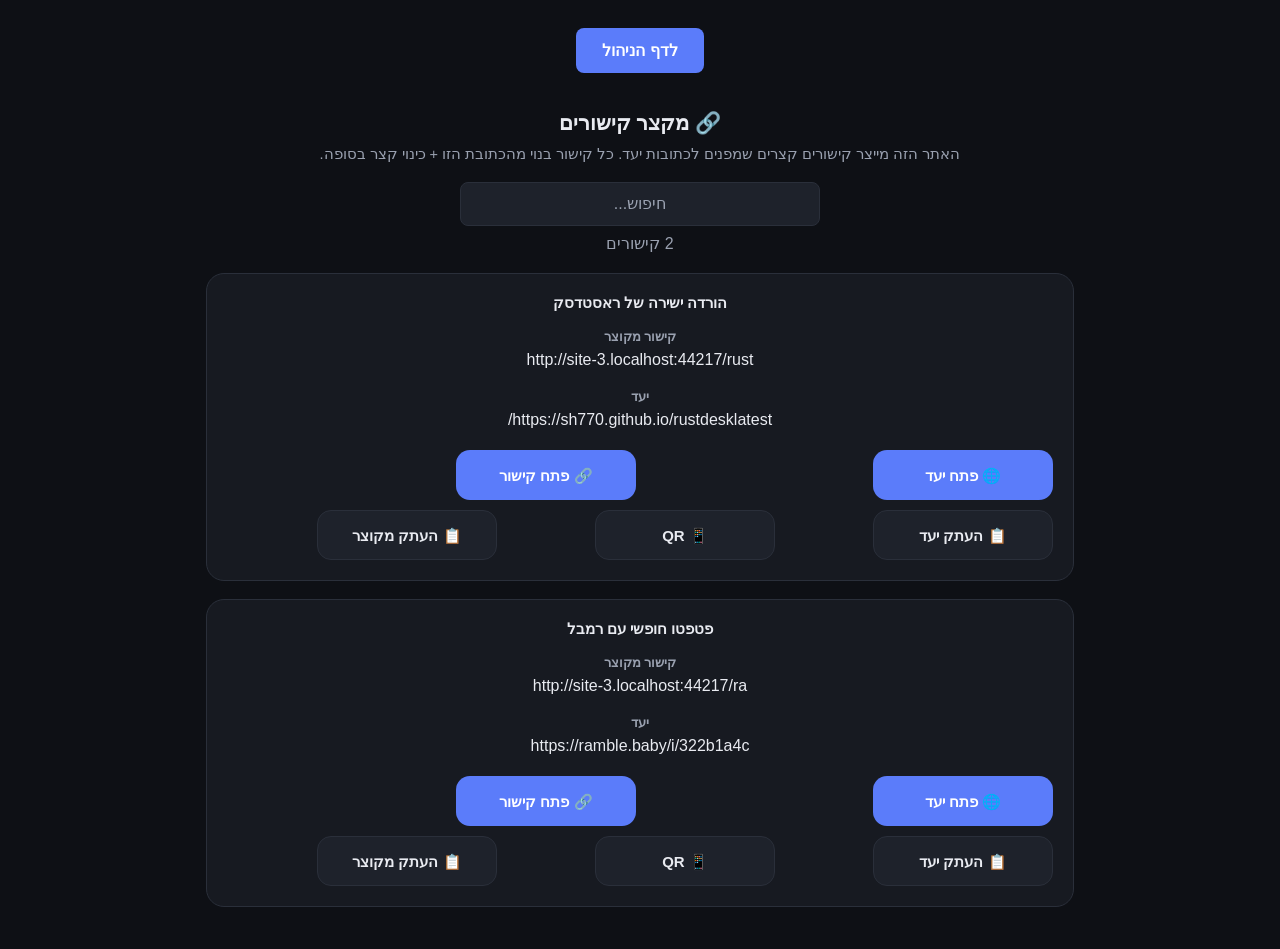
==== commit 73b52f87: "שיפורים: שמירה בטוחה בניהול, אימות כתובות יעד, תיקוני 404 וקטלוג, ניקוי CSS ועדכון תיעוד" ====
--- a/index.html
+++ b/index.html
@@ -1,4 +1,3 @@
-
 <!DOCTYPE html>
 <html lang="he" dir="rtl">
 <head>
@@ -49,6 +48,13 @@
     color: var(--text-dim);
   }
 
+  /* הודעה כשאין תוצאות / כשהטעינה נכשלה */
+  .empty-state {
+    margin: 28px 0;
+    color: var(--text-dim);
+    line-height: 1.6;
+  }
+
   /* עיצוב תוכן הכרטיס */
   .card {
     text-align: center;
@@ -117,25 +123,70 @@
 // שמירת נתיב הבסיס
 const BASE = getBasePath();
 
+// כתובת יעד חייבת להיות http/https בלבד - חוסם javascript:, data: וכד'
+function isSafeUrl(u) {
+  try {
+    const p = new URL(u).protocol;
+    return p === "http:" || p === "https:";
+  } catch (e) {
+    return false;
+  }
+}
+
+// העתקה ללוח, עם גיבוי לדפדפנים ישנים, והודעה אמיתית על הצלחה/כישלון
+async function copyText(text, okMessage) {
+  try {
+    await navigator.clipboard.writeText(text);
+    showToast(okMessage);
+    return;
+  } catch (e) {}
+
+  // גיבוי: העתקה דרך שדה טקסט זמני
+  let ok = false;
+  const ta = document.createElement("textarea");
+  ta.value = text;
+  ta.style.position = "fixed";
+  ta.style.opacity = "0";
+  document.body.appendChild(ta);
+  ta.select();
+  try { ok = document.execCommand("copy"); } catch (e) {}
+  ta.remove();
+
+  showToast(ok ? okMessage : "לא ניתן להעתיק אוטומטית - העתק ידנית");
+}
+
 // טעינת הקישורים מקובץ JSON
 async function loadLinks() {
-
-  // טעינת הקובץ ללא שימוש במטמון
-  const response = await fetch(
-    BASE + "links.json?t=" + Date.now(),
-    { cache: "no-store" }
-  );
-
-  // המרת התשובה לנתוני JSON
-  const json = await response.json();
-
-  // הסתרת קישורים שסומנו להסתרה
-  const entries = Object.entries(json).filter(([, v]) => !v.hidden);
 
   // קבלת רכיבי העמוד
   const container = document.getElementById("links");
   const counter = document.getElementById("count");
   const search = document.getElementById("search");
+
+  // טעינת הקובץ ללא שימוש במטמון
+  let json;
+  try {
+    const response = await fetch(
+      BASE + "links.json?t=" + Date.now(),
+      { cache: "no-store" }
+    );
+
+    if (!response.ok) throw new Error("HTTP " + response.status);
+
+    // המרת התשובה לנתוני JSON
+    json = await response.json();
+  } catch (e) {
+    // הצגת הודעת שגיאה במקום עמוד ריק
+    counter.textContent = "";
+    const msg = document.createElement("p");
+    msg.className = "empty-state";
+    msg.textContent = "לא ניתן לטעון את רשימת הקישורים כרגע. נסה לרענן את העמוד.";
+    container.appendChild(msg);
+    return;
+  }
+
+  // הסתרת קישורים שסומנו להסתרה
+  const entries = Object.entries(json).filter(([, v]) => !v.hidden);
 
   // הצגת הקישורים בהתאם לחיפוש
   function render(filter) {
@@ -163,6 +214,17 @@
 
     // עדכון מספר התוצאות
     counter.textContent = list.length + " קישורים";
+
+    // הודעה כשאין מה להציג
+    if (list.length === 0) {
+      const empty = document.createElement("p");
+      empty.className = "empty-state";
+      empty.textContent = filter
+        ? "לא נמצאו קישורים שמתאימים לחיפוש."
+        : "אין קישורים להצגה.";
+      container.appendChild(empty);
+      return;
+    }
 
     // מיון הקישורים לפי הכותרת
     list.sort((a, b) =>
@@ -228,8 +290,8 @@
       const primaryRow = document.createElement("div");
       primaryRow.className = "action-row";
 
-      // כפתור פתיחת יעד - רק בקישור שאינו מוגן
-      if (!protectedLink) {
+      // כפתור פתיחת יעד - רק בקישור שאינו מוגן ושכתובתו תקינה (http/https)
+      if (!protectedLink && isSafeUrl(value.url)) {
 
         const btnTarget = document.createElement("a");
         btnTarget.className = "btn-link btn-primary";
@@ -272,9 +334,7 @@
         // העתקת כתובת היעד ללוח
         btnCopyTarget.onclick = e => {
           e.preventDefault();
-
-          navigator.clipboard.writeText(value.url);
-          showToast("היעד הועתק");
+          copyText(value.url, "היעד הועתק");
         };
 
         secondaryRow.appendChild(btnCopyTarget);
@@ -344,9 +404,7 @@
       // העתקת הקישור המקוצר ללוח
       btnCopyShort.onclick = e => {
         e.preventDefault();
-
-        navigator.clipboard.writeText(shortUrl);
-        showToast("הקישור המקוצר הועתק");
+        copyText(shortUrl, "הקישור המקוצר הועתק");
       };
 
       // הוספת כפתור ההעתקה אחרי QR
@@ -371,6 +429,7 @@
 }
 
 // הצגת הודעה זמנית בתחתית המסך
+let toastTimer = null;
 function showToast(text) {
 
   // קבלת תיבת ההודעות
@@ -382,8 +441,9 @@
   // הצגת ההודעה
   toast.classList.add("show");
 
-  // הסתרת ההודעה לאחר שנייה וחצי
-  setTimeout(() => toast.classList.remove("show"), 1500);
+  // הסתרת ההודעה לאחר שנייה וחצי (ואיפוס טיימר קודם אם יש)
+  clearTimeout(toastTimer);
+  toastTimer = setTimeout(() => toast.classList.remove("show"), 1500);
 }
 
 // טעינת הקישורים בעת פתיחת העמוד
--- a/style.css
+++ b/style.css
@@ -1,4 +1,3 @@
-
 :root {
   --bg: #0e1015;
   --surface: #171a21;
@@ -35,7 +34,14 @@
   color: var(--accent);
 }
 
-/* ===== פריסת עמוד ריכוזי (index, 404) ===== */
+/* סימון פוקוס ברור לניווט במקלדת */
+a:focus-visible,
+button:focus-visible {
+  outline: 2px solid var(--accent);
+  outline-offset: 2px;
+}
+
+/* ===== פריסת עמוד ריכוזי (404) ===== */
 
 .center-page {
   min-height: 100vh;
@@ -68,7 +74,7 @@
   margin: 8px 0;
 }
 
-/* ===== פריסת עמוד רחב (admin) ===== */
+/* ===== פריסת עמוד רחב (admin, index) ===== */
 
 .wrap {
   max-width: 900px;
@@ -120,7 +126,6 @@
 
 input {
   width: 100%;
-  box-sizing: border-box;
   margin-bottom: 8px;
   background: var(--surface-2);
   color: var(--text);
@@ -278,38 +283,6 @@
   gap: 8px;
   flex-wrap: wrap;
   align-items: center;
-}
-
-/* ===== טבלה ===== */
-
-.table-wrap {
-  overflow-x: auto;
-  -webkit-overflow-scrolling: touch;
-}
-
-table {
-  width: 100%;
-  border-collapse: collapse;
-  margin-top: 10px;
-  font-size: 13px;
-}
-
-td,
-th {
-  padding: 8px 6px;
-  border-bottom: 1px solid var(--border);
-  text-align: right;
-  vertical-align: middle;
-  color: var(--text);
-}
-
-th {
-  color: var(--text-dim);
-  font-weight: 600;
-}
-
-.row-actions button {
-  margin-inline-start: 4px;
 }
 
 /* ===== רכיבים כלליים ===== */
@@ -397,23 +370,31 @@
   width: 100%;
 }
 
-/* כל שורת כפתורים */
+/* כל שורת כפתורים: שורה ראשונה 2 עמודות, שורה אחרונה 3 עמודות */
 .card-actions .action-row {
-  display: flex;
+  display: grid;
+  align-items: stretch;
   justify-content: center;
-  align-items: stretch;
-  gap: 10px;
+  gap: 8px;
   width: 100%;
+}
+
+.card-actions .action-row:first-child {
+  grid-template-columns: repeat(2, minmax(0, 1fr));
+}
+
+.card-actions .action-row:last-child {
+  grid-template-columns: repeat(3, minmax(0, 1fr));
 }
 
 /* גודל אחיד לכל הכפתורים בכרטיס */
 .card-actions .btn-link {
-  flex: 1 1 0;
+  width: 100%;
   max-width: 180px;
   min-width: 0;
-  min-height: 54px;
+  min-height: 50px;
   margin: 0;
-  padding: 10px 8px;
+  padding: 8px 5px;
   display: flex;
   align-items: center;
   justify-content: center;
@@ -421,6 +402,7 @@
   font-size: 15px;
   line-height: 1.3;
   white-space: normal;
+  overflow-wrap: anywhere;
   border-radius: 14px;
   transition: all .15s ease;
 }
@@ -452,7 +434,7 @@
   transform: translateY(-1px);
 }
 
-/* ===== תיבת QR משותפת ===== */
+/* ===== תיבת QR משותפת (דף הבית והניהול) ===== */
 
 .qr-box {
   display: flex;
@@ -468,6 +450,7 @@
   animation: qrIn .2s ease;
 }
 
+/* רקע לבן הכרחי כדי שהקוד יהיה ניתן לסריקה */
 .qr-box .qr-img {
   display: block;
   width: 200px;
@@ -533,13 +516,7 @@
 
 /* התאמה מיוחדת למסכים צרים */
 @media (max-width: 380px) {
-  .card-actions .action-row {
-    gap: 6px;
+  .card-actions .btn-link {
+    font-size: 13px;
   }
-
-  .card-actions .btn-link {
-    padding: 9px 4px;
-    font-size: 13px;
-    min-height: 50px;
-  }
-}
+}
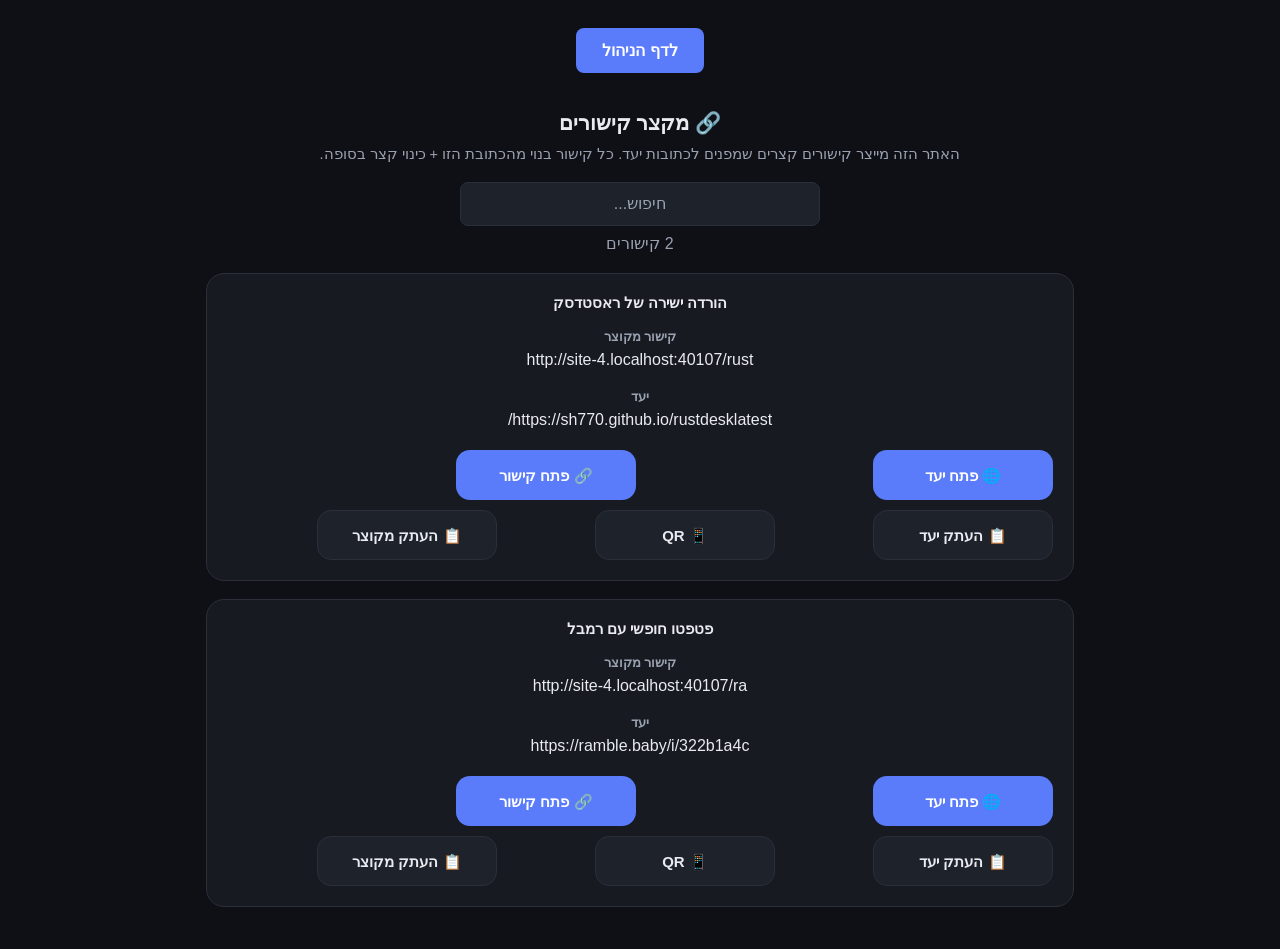
==== commit 6b736914: "Fix home page button layout for desktop" ====
--- a/index.html
+++ b/index.html
@@ -288,7 +288,7 @@
       // ==================================================
 
       const primaryRow = document.createElement("div");
-      primaryRow.className = "action-row";
+      primaryRow.className = "action-row primary-row";
 
       // כפתור פתיחת יעד - רק בקישור שאינו מוגן ושכתובתו תקינה (http/https)
       if (!protectedLink && isSafeUrl(value.url)) {
@@ -313,6 +313,9 @@
 
       primaryRow.appendChild(btnShort);
 
+      // התאמת מספר העמודות למספר הכפתורים בפועל
+      if (primaryRow.children.length === 1) primaryRow.classList.add("single-button-row");
+
       // הוספת השורה הראשונה לאזור הכפתורים
       actions.appendChild(primaryRow);
 
@@ -321,7 +324,7 @@
       // ==================================================
 
       const secondaryRow = document.createElement("div");
-      secondaryRow.className = "action-row";
+      secondaryRow.className = "action-row secondary-row";
 
       // כפתור העתקת יעד - רק בקישור שאינו מוגן
       if (!protectedLink) {
@@ -410,6 +413,9 @@
       // הוספת כפתור ההעתקה אחרי QR
       secondaryRow.appendChild(btnCopyShort);
 
+      // התאמת מספר העמודות למספר הכפתורים בפועל
+      secondaryRow.classList.add("buttons-" + secondaryRow.children.length);
+
       // הוספת השורה השנייה לאזור הכפתורים
       actions.appendChild(secondaryRow);
 
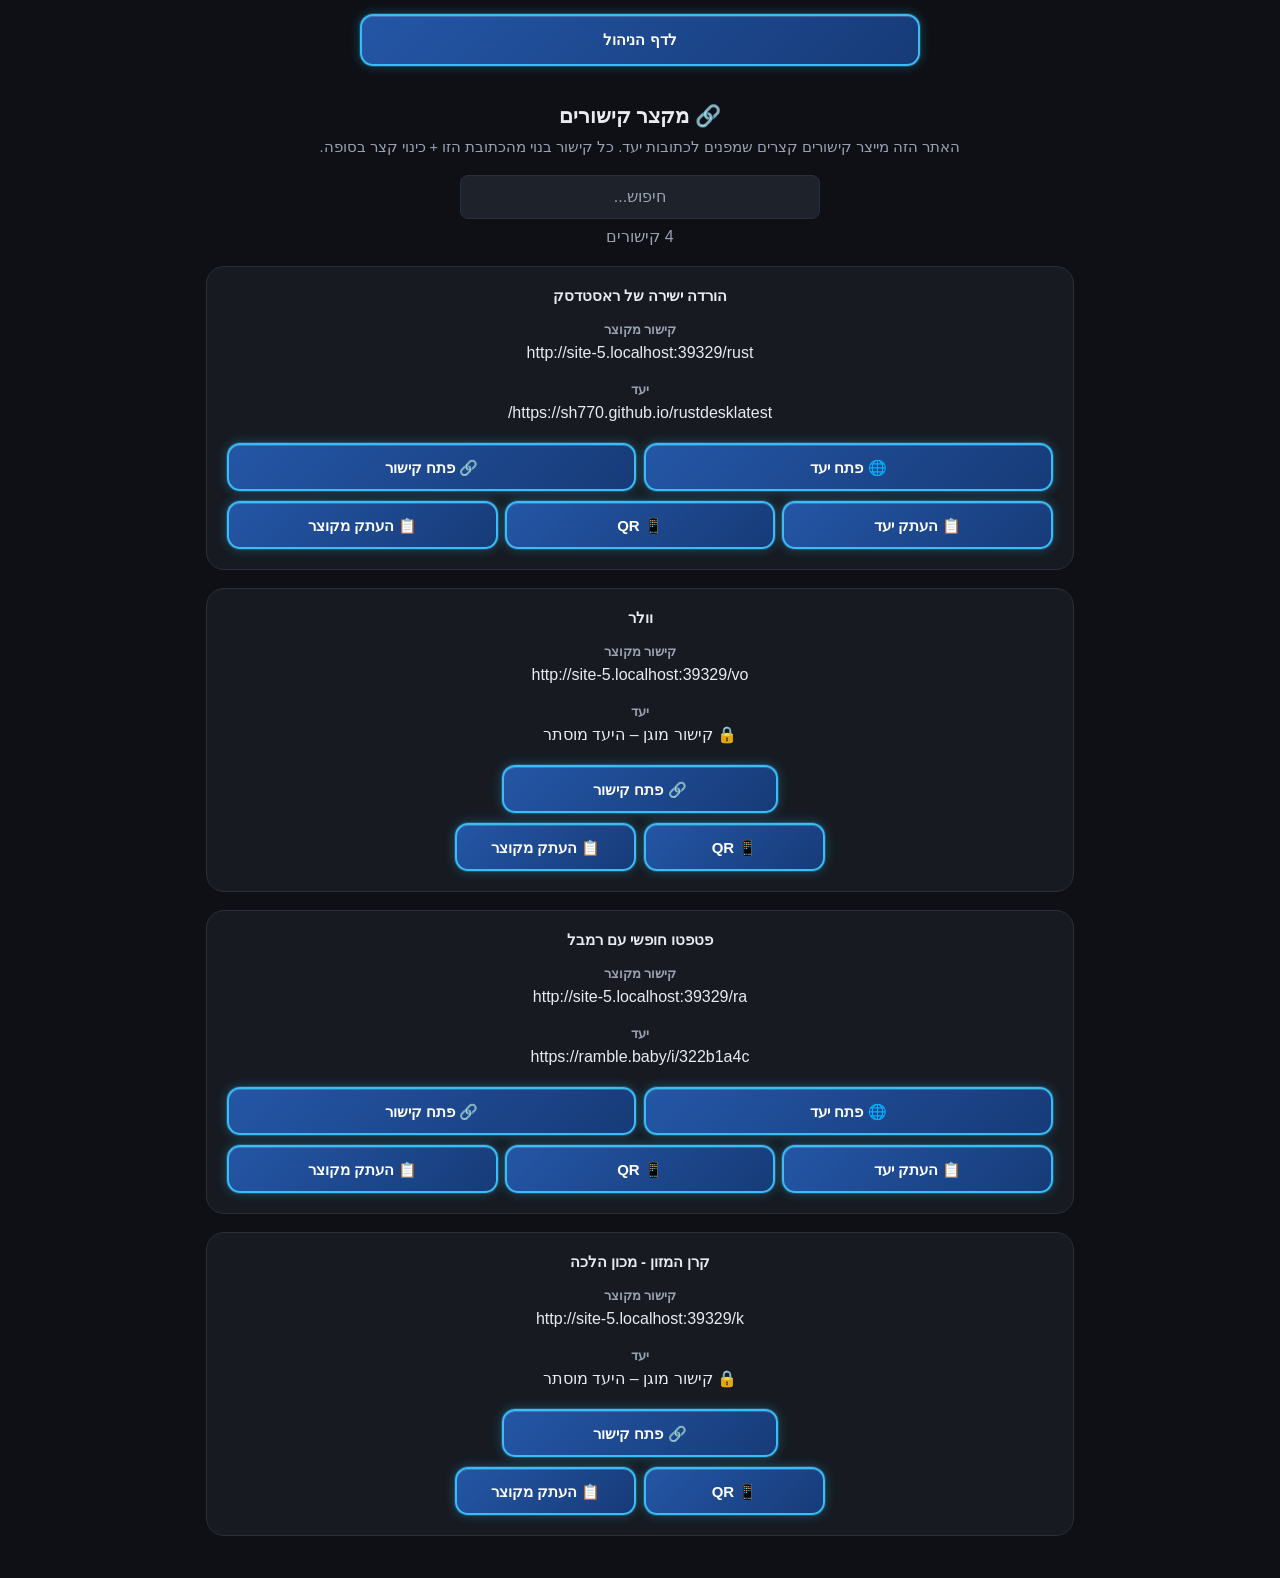
==== commit d13a2868: "Hide destinations of scheduled and limited links on homepage" ====
--- a/index.html
+++ b/index.html
@@ -202,11 +202,26 @@
       const key = item[0];
       const value = item[1];
 
+      // בדיקה האם הקישור מוגן בסיסמה, בזמן או במספר כניסות
+      const schedule = value.schedule || {};
+      const hasTimeRestriction = !!(
+        schedule.startDate ||
+        schedule.endDate ||
+        (Array.isArray(schedule.days) && schedule.days.length > 0) ||
+        schedule.startTime ||
+        schedule.endTime
+      );
+      const protectedLink = !!(
+        value.passwordHash ||
+        hasTimeRestriction ||
+        (value.maxClicks !== null && value.maxClicks !== undefined)
+      );
+
       // אין להציג כתובת יעד של קישור מוגן בחיפוש
       const text = (
         key + " " +
         (value.title || "") + " " +
-        (value.passwordHash ? "" : value.url)
+        (protectedLink ? "" : (value.url || ""))
       ).toLowerCase();
 
       return text.indexOf(filter.toLowerCase()) !== -1;
@@ -240,8 +255,20 @@
       // יצירת הכתובת המקוצרת
       const shortUrl = location.origin + BASE + key;
 
-      // בדיקה האם הקישור מוגן בסיסמה
-      const protectedLink = !!value.passwordHash;
+      // בדיקה האם הקישור מוגן בסיסמה, בזמן או במספר כניסות
+      const schedule = value.schedule || {};
+      const hasTimeRestriction = !!(
+        schedule.startDate ||
+        schedule.endDate ||
+        (Array.isArray(schedule.days) && schedule.days.length > 0) ||
+        schedule.startTime ||
+        schedule.endTime
+      );
+      const protectedLink = !!(
+        value.passwordHash ||
+        hasTimeRestriction ||
+        (value.maxClicks !== null && value.maxClicks !== undefined)
+      );
 
       // יצירת כרטיס הקישור
       const card = document.createElement("div");
@@ -271,9 +298,9 @@
 
       const spanTarget = document.createElement("span");
 
-      // הסתרת כתובת היעד בקישור מוגן
+      // הסתרת כתובת היעד בכל סוג של קישור מוגן
       spanTarget.textContent = protectedLink
-        ? "🔒 מוגן בסיסמה"
+        ? "🔒 קישור מוגן – היעד מוסתר"
         : value.url;
 
       pTarget.appendChild(spanTarget);
--- a/style.css
+++ b/style.css
@@ -134,6 +134,7 @@
 input::placeholder {
   color: var(--text-dim);
 }
+
 
 input:focus {
   outline: none;
@@ -520,3 +521,603 @@
     font-size: 13px;
   }
 }
+
+
+/* ===== תיקון פריסת כפתורי דף הבית במסכים רחבים ===== */
+#links .card-actions {
+  align-items: center;
+  width: 100%;
+}
+#links .card-actions .action-row {
+  width: 100%;
+  max-width: 560px;
+  grid-auto-flow: column;
+  grid-auto-columns: minmax(0, 1fr);
+}
+#links .card-actions .btn-link {
+  width: 100%;
+  max-width: none;
+  min-width: 0;
+  min-height: 48px;
+  margin: 0;
+  padding: 10px 12px;
+  white-space: nowrap;
+}
+#links .card-actions .primary-row {
+  grid-template-columns: repeat(2, minmax(0, 1fr));
+}
+#links .card-actions .primary-row.single-button-row {
+  grid-template-columns: minmax(0, 1fr);
+  max-width: 276px;
+}
+#links .card-actions .secondary-row.buttons-2 {
+  grid-template-columns: repeat(2, minmax(0, 1fr));
+  max-width: 370px;
+}
+#links .card-actions .secondary-row.buttons-3 {
+  grid-template-columns: repeat(3, minmax(0, 1fr));
+}
+#links .card-actions .qr-box {
+  width: fit-content;
+  max-width: 100%;
+  border: 2px solid var(--accent);
+  box-shadow: 0 6px 20px rgba(0, 0, 0, .22);
+}
+
+/* ===== כפתור חזרה מעוצב בדף הניהול ===== */
+.admin-home-link {
+  display: inline-flex;
+  align-items: center;
+  justify-content: center;
+  gap: 9px;
+  min-height: 44px;
+  margin: 0;
+  padding: 10px 18px;
+  border: 1px solid rgba(91, 124, 250, .55);
+  border-radius: 12px;
+  background: linear-gradient(135deg, var(--accent), #405ed0);
+  color: #fff !important;
+  font-size: 14px;
+  font-weight: 700;
+  text-decoration: none;
+  white-space: nowrap;
+  box-shadow: 0 4px 12px rgba(0, 0, 0, .22);
+  transition: transform .18s ease, box-shadow .18s ease, filter .18s ease;
+}
+.admin-home-link span:first-child {
+  font-size: 19px;
+  line-height: 1;
+}
+.admin-home-link:hover {
+  background: linear-gradient(135deg, var(--accent-hover), #354fb8);
+  color: #fff;
+  transform: translateY(-2px);
+  box-shadow: 0 7px 17px rgba(0, 0, 0, .3);
+  filter: brightness(1.05);
+}
+@media (max-width: 600px) {
+  #links .card-actions .action-row {
+    max-width: 100%;
+    gap: 7px;
+  }
+  #links .card-actions .btn-link {
+    padding: 9px 5px;
+    font-size: 13px;
+    white-space: normal;
+  }
+  .admin-home-link {
+    min-height: 42px;
+    padding: 9px 13px;
+  }
+}
+
+
+/* מסגרת תכלת-כחולה זוהרת לכפתורים */
+/* מסגרת בולטת עם זוהר עדין לכפתורי הקישורים בדף הבית */
+#links .card-actions .btn-link {
+  border: 2px solid #38bdf8;
+  box-shadow: 0 0 0 1px rgba(56, 189, 248, .18),
+              0 0 10px rgba(56, 189, 248, .28);
+}
+
+/* חיזוק הזוהר בעת מעבר עכבר */
+#links .card-actions .btn-link:hover {
+  border-color: #7dd3fc;
+  box-shadow: 0 0 0 1px rgba(125, 211, 252, .3),
+              0 0 15px rgba(56, 189, 248, .5);
+}
+
+/* מסגרת תואמת לכפתור החזרה בדף הניהול */
+.admin-home-link {
+  border: 2px solid #38bdf8;
+  box-shadow: 0 0 0 1px rgba(56, 189, 248, .18),
+              0 0 12px rgba(56, 189, 248, .32);
+}
+.admin-home-link:hover {
+  border-color: #7dd3fc;
+  box-shadow: 0 0 0 1px rgba(125, 211, 252, .3),
+              0 0 17px rgba(56, 189, 248, .52);
+}
+
+
+/* חיזוק המסגרת במכשירים ניידים כדי שתהיה ברורה בכל סוגי הכפתורים */
+@media (max-width: 600px) {
+  #links .card-actions a.btn-link {
+    border: 2px solid #38bdf8 !important;
+    outline: 1px solid rgba(125, 211, 252, .55);
+    outline-offset: -4px;
+    box-shadow: inset 0 0 0 1px rgba(56, 189, 248, .22),
+                0 0 9px rgba(56, 189, 248, .38) !important;
+  }
+
+  #links .card-actions a.btn-link:active,
+  #links .card-actions a.btn-link:focus {
+    border-color: #7dd3fc !important;
+    box-shadow: inset 0 0 0 1px rgba(125, 211, 252, .4),
+                0 0 13px rgba(56, 189, 248, .55) !important;
+  }
+}
+
+
+/* במובייל מציגים את כל הכפתורים באותה רשת ובאותו מבנה */
+@media (max-width: 600px) {
+  /* הופכים את שתי שורות הכפתורים לרשימה אחת אחידה */
+  #links .card-actions {
+    display: grid;
+    grid-template-columns: repeat(2, minmax(0, 1fr));
+    align-items: stretch;
+    gap: 10px;
+  }
+
+  /* מבטלים את החלוקה לשורות נפרדות */
+  #links .card-actions .action-row {
+    display: contents;
+  }
+
+  /* קובעים לכל הכפתורים צורה, גובה ומסגרת זהים */
+  #links .card-actions a.btn-link {
+    display: flex;
+    width: 100%;
+    min-width: 0;
+    min-height: 54px;
+    max-width: none;
+    margin: 0;
+    padding: 10px 6px;
+    align-items: center;
+    justify-content: center;
+    text-align: center;
+    white-space: normal;
+    overflow-wrap: anywhere;
+    border: 3px solid #38bdf8 !important;
+    border-radius: 13px;
+    box-shadow: inset 0 0 0 1px rgba(255, 255, 255, .12),
+                0 0 10px rgba(56, 189, 248, .42) !important;
+  }
+
+  /* אם נשאר מספר אי-זוגי של כפתורים, ממקמים את האחרון במרכז */
+  #links .card-actions a.btn-link:last-child:nth-child(odd) {
+    grid-column: 1 / -1;
+    width: 50%;
+    justify-self: center;
+  }
+}
+
+
+/* אחידות מלאה: כל כפתורי הפעולה באותו צבע ובאותה מסגרת */
+#links .card-actions a.btn-link,
+#links .card-actions a.btn-primary,
+#links .card-actions a.btn-secondary {
+  background: linear-gradient(135deg, #2456a6, #173b78) !important;
+  color: #ffffff !important;
+  border: 2px solid #38bdf8 !important;
+  border-radius: 13px;
+  box-shadow: inset 0 1px 0 rgba(255, 255, 255, .18),
+              0 0 0 1px rgba(56, 189, 248, .22),
+              0 0 12px rgba(56, 189, 248, .32) !important;
+}
+
+/* הדגשה אחידה בלחיצה או במעבר עכבר */
+#links .card-actions a.btn-link:hover,
+#links .card-actions a.btn-link:active {
+  background: linear-gradient(135deg, #2d6bc4, #1c4c91) !important;
+  border-color: #7dd3fc !important;
+  box-shadow: inset 0 1px 0 rgba(255, 255, 255, .22),
+              0 0 0 2px rgba(125, 211, 252, .2),
+              0 0 16px rgba(56, 189, 248, .55) !important;
+}
+
+/* במובייל שומרים על שתי שורות בלבד: 2 כפתורים למעלה ועד 3 למטה */
+@media (max-width: 600px) {
+  #links .card-actions {
+    display: flex;
+    flex-direction: column;
+    gap: 9px;
+  }
+
+  #links .card-actions .action-row {
+    display: grid;
+    width: 100%;
+    max-width: 100%;
+    gap: 7px;
+  }
+
+  #links .card-actions .primary-row {
+    grid-template-columns: repeat(2, minmax(0, 1fr));
+  }
+
+  #links .card-actions .primary-row.single-button-row {
+    grid-template-columns: minmax(0, 1fr);
+    max-width: 50%;
+    justify-self: center;
+  }
+
+  #links .card-actions .secondary-row {
+    grid-template-columns: repeat(3, minmax(0, 1fr));
+  }
+
+  #links .card-actions a.btn-link {
+    width: 100%;
+    min-width: 0;
+    min-height: 52px;
+    padding: 8px 4px;
+    font-size: 12px;
+    line-height: 1.25;
+    white-space: normal;
+    overflow-wrap: anywhere;
+  }
+}
+
+
+/* מרכזים את זוג הכפתורים בשורה התחתונה כאשר מוצגים רק שניים */
+@media (max-width: 600px) {
+  #links .card-actions .secondary-row.buttons-2 {
+    grid-template-columns: repeat(2, minmax(0, 1fr));
+    width: 76%;
+    max-width: 360px;
+    margin-inline: auto;
+  }
+
+  /* כאשר יש שלושה כפתורים, הם ממלאים את כל רוחב השורה */
+  #links .card-actions .secondary-row.buttons-3 {
+    grid-template-columns: repeat(3, minmax(0, 1fr));
+    width: 100%;
+    margin-inline: auto;
+  }
+}
+
+/* ===== אחידות כפתורי הפעולה ומניעת גלישה במובייל ===== */
+
+/* כפתור דף הניהול וכפתור החזרה מהניהול מקבלים את אותו עיצוב */
+.top-bar .btn-link,
+.admin-home-link {
+  display: flex;
+  align-items: center;
+  justify-content: center;
+  width: min(100%, 560px);
+  min-width: 0;
+  min-height: 52px;
+  margin: 0 auto;
+  padding: 10px 12px;
+  border: 2px solid #38bdf8 !important;
+  border-radius: 13px;
+  background: linear-gradient(135deg, #2456a6, #173b78) !important;
+  color: #fff !important;
+  box-shadow: inset 0 1px 0 rgba(255, 255, 255, .18),
+              0 0 0 1px rgba(56, 189, 248, .22),
+              0 0 12px rgba(56, 189, 248, .32) !important;
+  font-size: 15px;
+  font-weight: 700;
+  text-align: center;
+  text-decoration: none;
+  white-space: normal;
+  overflow-wrap: anywhere;
+}
+
+/* כפתור החזרה נשאר גמיש לצד כפתור ההתנתקות */
+.admin-home-link {
+  width: auto;
+  flex: 1 1 0;
+  margin: 0;
+}
+
+/* מצב מעבר עכבר ולחיצה אחיד */
+.top-bar .btn-link:hover,
+.admin-home-link:hover,
+.top-bar .btn-link:active,
+.admin-home-link:active {
+  background: linear-gradient(135deg, #2d6bc4, #1c4c91) !important;
+  border-color: #7dd3fc !important;
+  box-shadow: inset 0 1px 0 rgba(255, 255, 255, .22),
+              0 0 0 2px rgba(125, 211, 252, .2),
+              0 0 16px rgba(56, 189, 248, .55) !important;
+}
+
+/* שלושת כפתורי הפעולה בשורה התחתונה מחולקים לשלושה חלקים שווים */
+#links .card-actions .secondary-row.buttons-3 {
+  display: grid;
+  grid-template-columns: repeat(3, minmax(0, 1fr));
+  grid-auto-flow: row;
+  width: 100%;
+  max-width: 100%;
+  min-width: 0;
+  margin-inline: 0;
+  gap: 7px;
+}
+
+/* כל כפתור רשאי להצטמצם בתוך התא שלו ולא לדחוף את המסך */
+#links .card-actions .action-row,
+#links .card-actions a.btn-link,
+#links .card {
+  min-width: 0;
+  max-width: 100%;
+}
+
+#links .card-actions .secondary-row.buttons-3 a.btn-link {
+  width: 100%;
+  min-width: 0;
+  max-width: none;
+  padding-inline: 3px;
+  white-space: normal;
+  overflow-wrap: anywhere;
+}
+
+/* מניעת גלישה אופקית בכל רוחב מסך */
+html,
+body {
+  max-width: 100%;
+  overflow-x: hidden;
+}
+
+@media (max-width: 600px) {
+  .top-bar {
+    padding-inline: 10px;
+  }
+
+  .top-bar .btn-link {
+    width: 100%;
+    max-width: 560px;
+    min-height: 52px;
+  }
+
+  .admin-home-link {
+    width: auto;
+    min-width: 0;
+    flex: 1 1 0;
+    padding-inline: 8px;
+    font-size: 13px;
+  }
+
+  #links .card-actions .secondary-row.buttons-3 {
+    grid-template-columns: repeat(3, minmax(0, 1fr));
+    width: 100%;
+    max-width: 100%;
+    gap: 7px;
+  }
+
+  #links .card-actions .secondary-row.buttons-3 a.btn-link {
+    min-height: 52px;
+    padding-inline: 2px;
+    font-size: 12px;
+  }
+}
+
+/* תיקון סופי: שומרים על שתי שורות נפרדות ומבטלים פריסה מיוחדת לכפתור האחרון */
+* {
+  box-sizing: border-box;
+}
+
+@media (max-width: 600px) {
+  /* שורת הכפתורים התחתונה נשארת רשת עצמאית של שלושה טורים שווים */
+  #links .card-actions .secondary-row.buttons-3 {
+    display: grid !important;
+    grid-template-columns: repeat(3, minmax(0, 1fr)) !important;
+    grid-auto-flow: row;
+    width: 100% !important;
+    max-width: 100% !important;
+    min-width: 0;
+    margin-inline: 0 !important;
+    gap: 7px;
+  }
+
+  /* מבטלים את הכלל הישן שהעביר את הכפתור השלישי לשורה מלאה */
+  #links .card-actions .secondary-row.buttons-3 > a.btn-link:last-child:nth-child(odd) {
+    grid-column: auto !important;
+    justify-self: stretch !important;
+    width: 100% !important;
+    max-width: 100% !important;
+  }
+
+  /* מוודאים שגם השורה העליונה נשארת עצמאית ואינה משפיעה על התחתונה */
+  #links .card-actions .primary-row,
+  #links .card-actions .secondary-row {
+    display: grid !important;
+    min-width: 0;
+  }
+
+  /* הכפתורים אינם יכולים להרחיב את הכרטיס מעבר לרוחבו */
+  #links .card-actions .action-row > a.btn-link {
+    min-width: 0;
+    max-width: 100%;
+    padding-inline: 2px;
+    white-space: normal;
+    overflow-wrap: anywhere;
+  }
+
+  /* כפתור דף הניהול משתמש באותם צבעים, מסגרת וגובה */
+  .top-bar .btn-link {
+    display: flex;
+    align-items: center;
+    justify-content: center;
+    width: 100%;
+    max-width: 560px;
+    min-width: 0;
+    min-height: 52px;
+    margin-inline: auto;
+    padding: 10px 12px;
+    border: 2px solid #38bdf8 !important;
+    border-radius: 13px;
+    background: linear-gradient(135deg, #2456a6, #173b78) !important;
+    color: #fff !important;
+    box-shadow: inset 0 1px 0 rgba(255, 255, 255, .18),
+                0 0 0 1px rgba(56, 189, 248, .22),
+                0 0 12px rgba(56, 189, 248, .32) !important;
+    font-size: 15px;
+    font-weight: 700;
+    text-decoration: none;
+    text-align: center;
+    white-space: normal;
+  }
+}
+
+/* ===== אחידות כפתורים גם בדף הניהול ===== */
+
+/* עיצוב משותף לכל כפתורי הפעולה בניהול: התחברות, שמירה, העתקה, QR ומחיקה */
+#loginCard button,
+#manageCard button,
+#manageCard .admin-home-link {
+  display: inline-flex;
+  align-items: center;
+  justify-content: center;
+  min-width: 0;
+  min-height: 52px;
+  padding: 10px 12px;
+  border: 2px solid #38bdf8 !important;
+  border-radius: 13px;
+  background: linear-gradient(135deg, #2456a6, #173b78) !important;
+  color: #fff !important;
+  box-shadow: inset 0 1px 0 rgba(255, 255, 255, .18),
+              0 0 0 1px rgba(56, 189, 248, .22),
+              0 0 12px rgba(56, 189, 248, .32) !important;
+  font-size: 14px;
+  font-weight: 700;
+  text-align: center;
+  text-decoration: none;
+  white-space: normal;
+  overflow-wrap: anywhere;
+  cursor: pointer;
+  transition: background .15s ease, border-color .15s ease, box-shadow .15s ease;
+}
+
+/* גם כפתורי מחיקה וכפתורים משניים משתמשים באותו עיצוב */
+#manageCard button.secondary,
+#manageCard button.danger,
+#manageCard button.small {
+  background: linear-gradient(135deg, #2456a6, #173b78) !important;
+  color: #fff !important;
+}
+
+/* הדגשה אחידה בלחיצה או במעבר עכבר */
+#loginCard button:hover,
+#manageCard button:hover,
+#manageCard .admin-home-link:hover,
+#loginCard button:active,
+#manageCard button:active {
+  background: linear-gradient(135deg, #2d6bc4, #1c4c91) !important;
+  border-color: #7dd3fc !important;
+  box-shadow: inset 0 1px 0 rgba(255, 255, 255, .22),
+              0 0 0 2px rgba(125, 211, 252, .2),
+              0 0 16px rgba(56, 189, 248, .55) !important;
+}
+
+/* כפתור ההתחברות וכפתור הוספת הקישור נפרסים לרוחב הכרטיס */
+#loginCard > button,
+#manageCard .addform > button {
+  display: flex;
+  width: 100%;
+  max-width: 100%;
+}
+
+/* שורת דף הבית והתנתקות מחולקת לשני כפתורים שווים */
+#manageCard > div:first-child {
+  display: grid !important;
+  grid-template-columns: minmax(0, 1fr) minmax(0, 1fr);
+  align-items: center;
+  gap: 8px !important;
+  min-width: 0;
+}
+
+#manageCard > div:first-child > div:last-child {
+  display: grid !important;
+  grid-template-columns: repeat(2, minmax(0, 1fr));
+  min-width: 0;
+  gap: 8px !important;
+}
+
+#manageCard .admin-home-link {
+  width: 100%;
+  min-width: 0;
+  min-height: 52px;
+  margin: 0;
+  padding: 8px 5px;
+  font-size: 13px;
+}
+
+/* פעולות בכל קישור מוצגות בשלושה טורים שווים */
+#linksList .link-body .field-row[id^="actions-"] {
+  display: grid;
+  grid-template-columns: repeat(3, minmax(0, 1fr));
+  width: 100%;
+  min-width: 0;
+  gap: 7px;
+}
+
+/* כל כפתור פעולה ממלא את התא שלו ולא גורם לגלישה */
+#linksList .link-body .field-row[id^="actions-"] button {
+  width: 100%;
+  min-width: 0;
+  max-width: 100%;
+  min-height: 52px;
+  margin: 0;
+  padding: 8px 4px;
+  font-size: 13px;
+  white-space: normal;
+  overflow-wrap: anywhere;
+}
+
+/* שורת אישור מחיקה: הטקסט ושני הכפתורים נשארים מסודרים */
+#linksList .link-body .field-row[id^="actions-"] > span {
+  grid-column: 1 / -1;
+  text-align: center;
+}
+
+/* כפתור הסרת סיסמה מקבל רוחב טבעי בלי לחרוג מהשורה */
+#manageCard .field-row button.small {
+  min-width: 0;
+}
+
+/* מונעים גלישה אופקית גם בכרטיסים ובשדות הניהול */
+#manageCard,
+#loginCard,
+#linksList,
+#linksList .link-item,
+#linksList .link-body,
+#linksList .link-body > div {
+  min-width: 0;
+  max-width: 100%;
+}
+
+@media (max-width: 600px) {
+  #manageCard > div:first-child {
+    grid-template-columns: minmax(0, 1fr);
+  }
+
+  #manageCard > div:first-child > div:last-child {
+    grid-template-columns: repeat(2, minmax(0, 1fr));
+  }
+
+  #linksList .link-body .field-row[id^="actions-"] {
+    grid-template-columns: repeat(3, minmax(0, 1fr));
+    gap: 7px;
+  }
+
+  #linksList .link-body .field-row[id^="actions-"] button {
+    min-height: 52px;
+    padding: 8px 3px;
+    font-size: 12px;
+  }
+
+  #loginCard button,
+  #manageCard .addform > button {
+    width: 100%;
+  }
+}
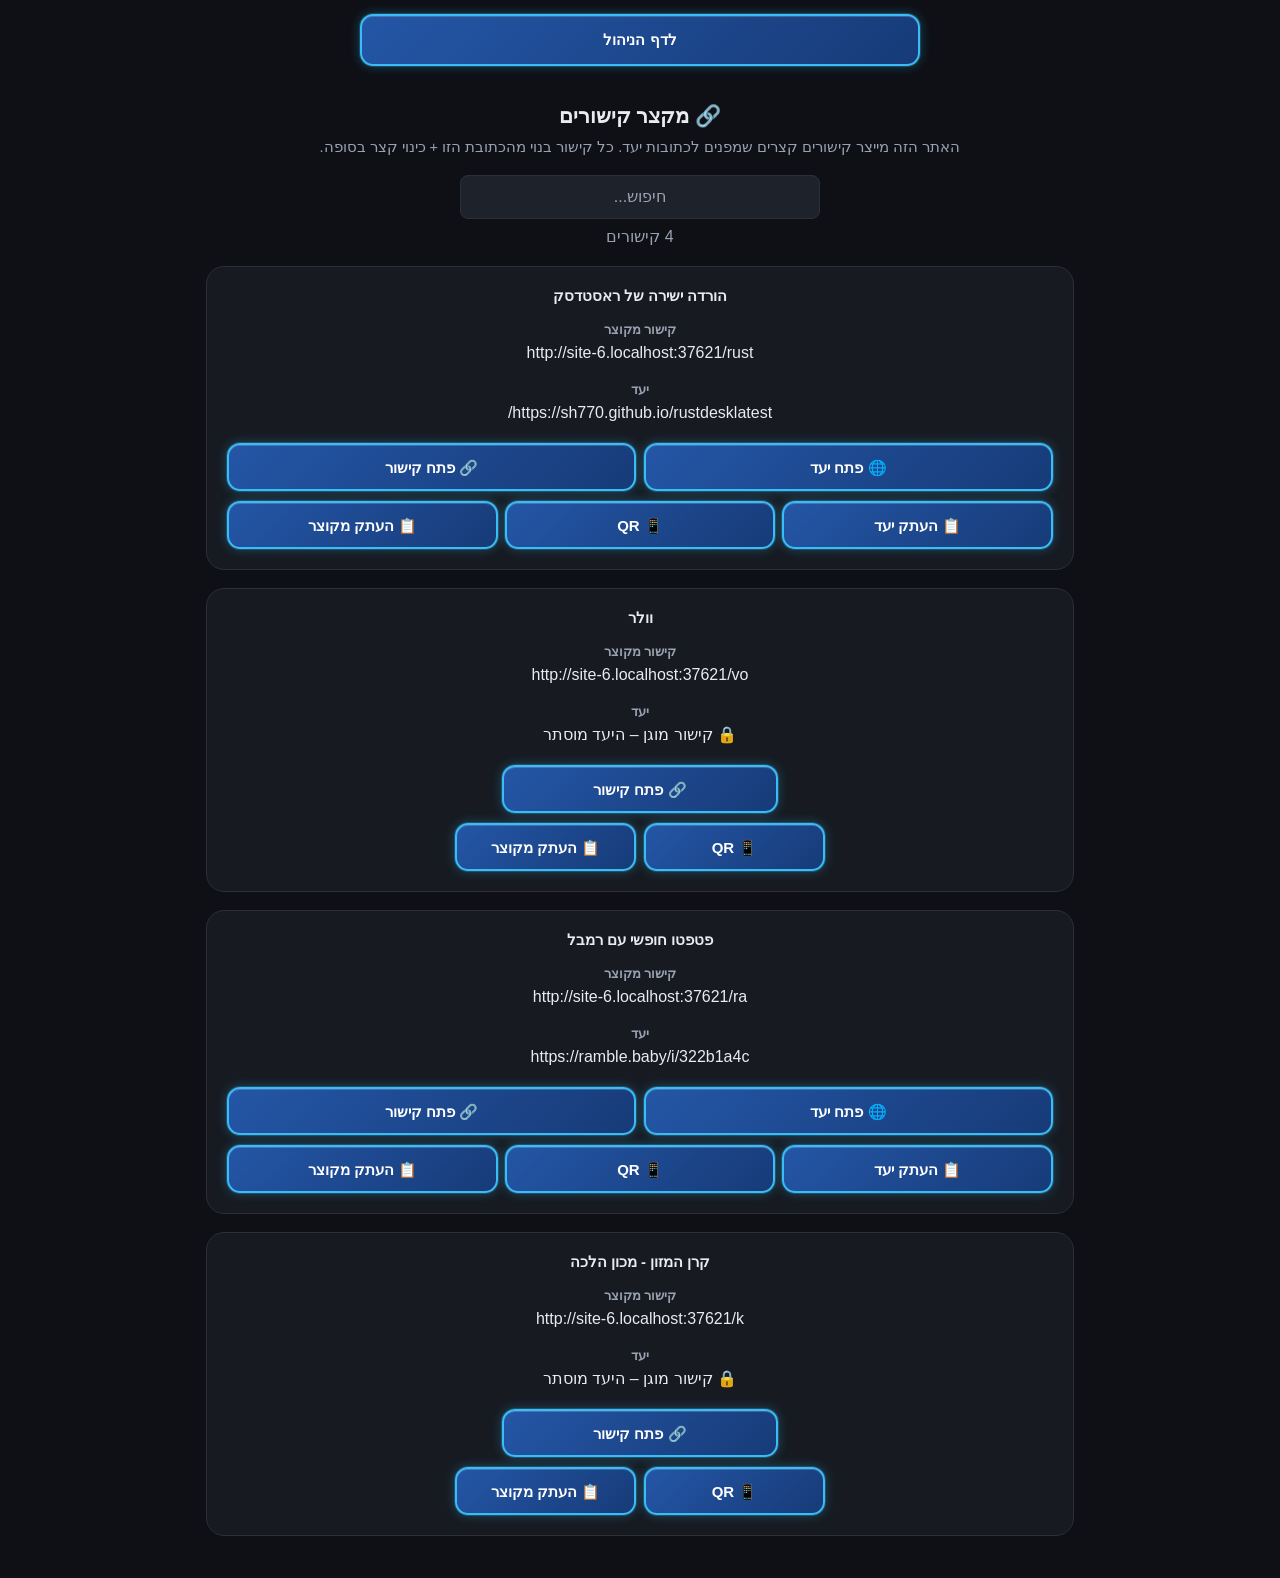
==== commit 89c550be: "Mark protected link action groups" ====
--- a/index.html
+++ b/index.html
@@ -309,6 +309,8 @@
       // יצירת אזור הכפתורים
       const actions = document.createElement("div");
       actions.className = "card-actions";
+      // סימון כרטיס מוגן כדי להציג את כל כפתוריו בשורה אחת
+      if (protectedLink) actions.classList.add("protected-actions");
 
       // ==================================================
       // שורה ראשונה: פתיחת יעד ופתיחת קישור מקוצר
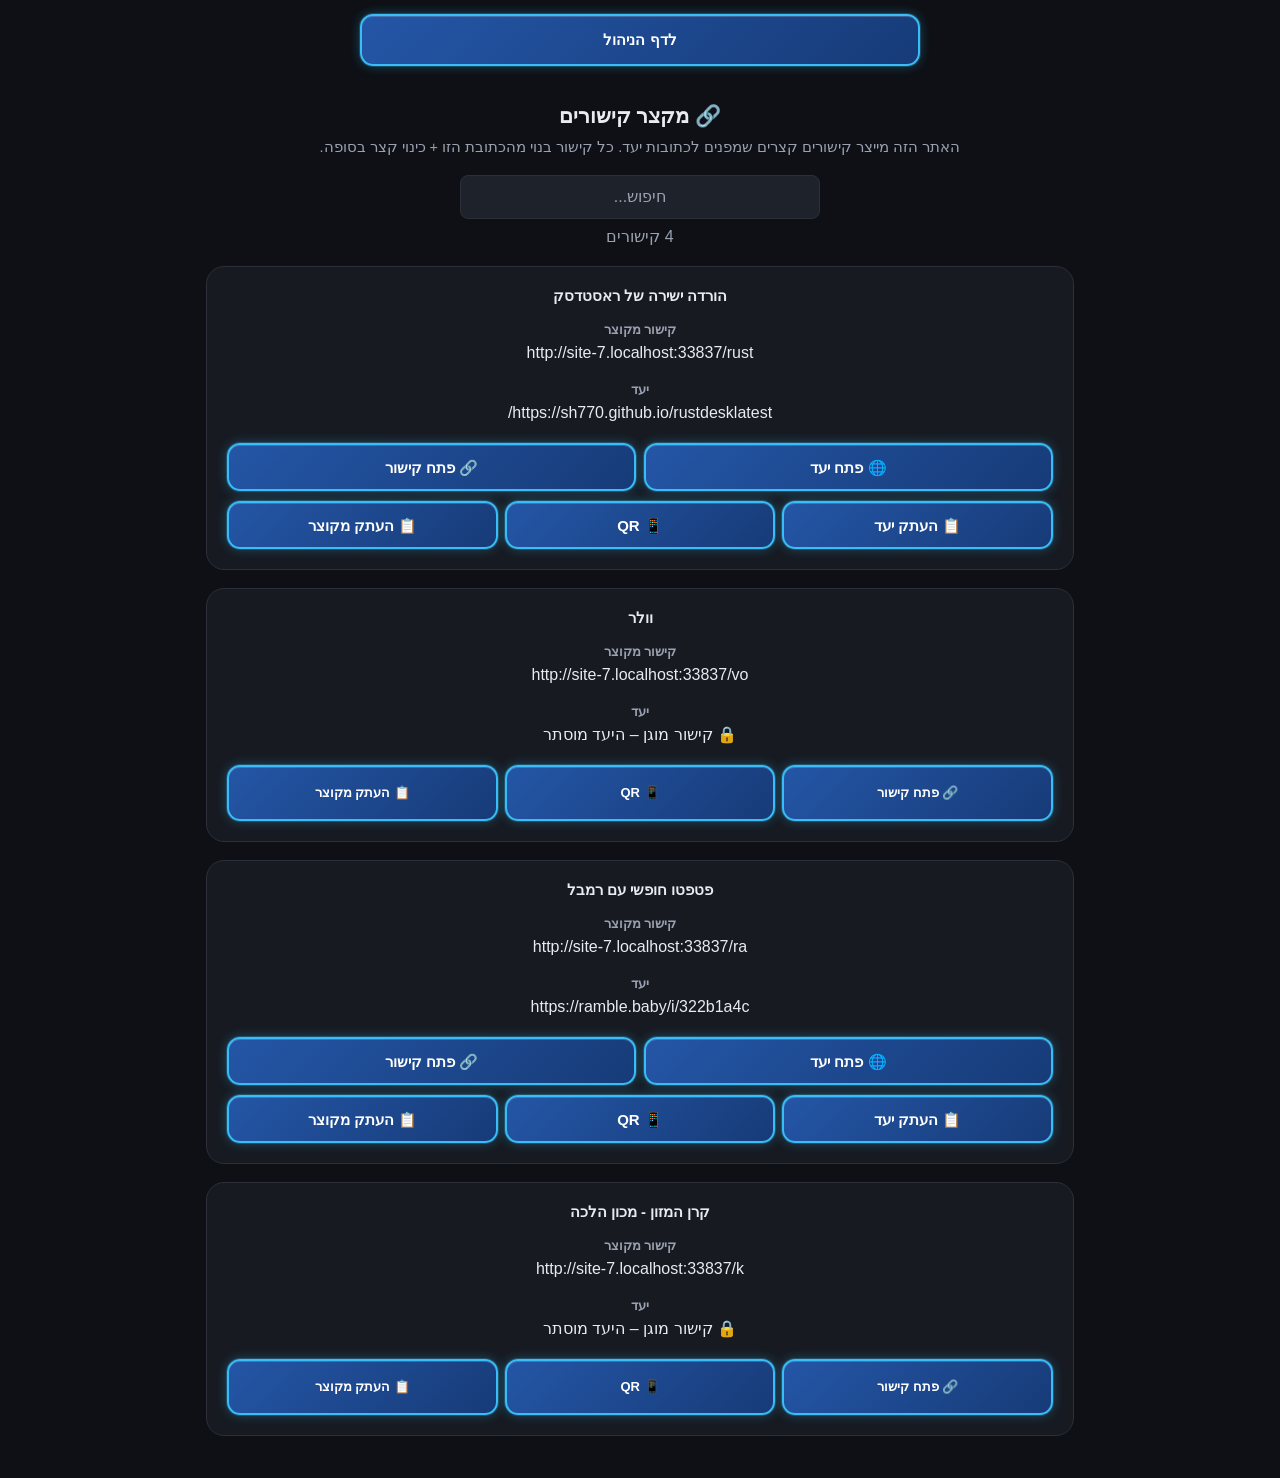
==== commit bedd4371: "Unify protected link buttons with standard layout and bust CSS cache" ====
--- a/index.html
+++ b/index.html
@@ -8,7 +8,7 @@
 <link rel="icon" href="favicon.svg" type="image/svg+xml">
 <link rel="icon" href="favicon.ico" sizes="32x32">
 <link rel="apple-touch-icon" href="apple-touch-icon.png">
-<link rel="stylesheet" href="style.css">
+<link rel="stylesheet" href="style.css?v=20261112-3">
 
 <style>
   /* עיצוב ייחודי לדף הבית */
@@ -448,6 +448,17 @@
       // הוספת השורה השנייה לאזור הכפתורים
       actions.appendChild(secondaryRow);
 
+      // בקישור מוגן מאחדים את שלושת הכפתורים לשורה אחת
+      // משתמשים באותה מחלקת שורה של שלושת הכפתורים הרגילה כדי לשמור על עיצוב זהה
+      if (protectedLink) {
+        const protectedRow = document.createElement("div"); // יצירת שורה אחידה לכפתורים המוגנים
+        protectedRow.className = "action-row secondary-row buttons-3"; // שימוש בפריסת שלושת הכפתורים הקיימת
+        protectedRow.appendChild(btnShort); // הוספת פתיחת הקישור המקוצר
+        protectedRow.appendChild(btnQr); // הוספת כפתור ה-QR
+        protectedRow.appendChild(btnCopyShort); // הוספת העתקת הקישור המקוצר
+        actions.replaceChildren(protectedRow); // החלפת שתי השורות הישנות בשורה אחידה אחת
+      }
+
       // הוספת אזור הכפתורים לכרטיס
       card.appendChild(actions);
 
--- a/style.css
+++ b/style.css
@@ -1121,3 +1121,105 @@
     width: 100%;
   }
 }
+
+
+/* קישורים מוגנים: כל שלושת כפתורי הפעולה מוצגים בשורה אחת */
+#links .card-actions.protected-actions {
+  display: grid;
+  grid-template-columns: repeat(3, minmax(0, 1fr));
+  align-items: stretch;
+  gap: 7px;
+}
+
+/* מאחדים את הכפתורים משתי הקבוצות לאותה שורת תצוגה */
+#links .card-actions.protected-actions .action-row {
+  display: contents;
+}
+
+/* מבטיחים שכל כפתור מוגן ימלא שליש מהרוחב */
+#links .card-actions.protected-actions a.btn-link {
+  width: 100%;
+  min-width: 0;
+  max-width: none;
+  min-height: 52px;
+  margin: 0;
+  padding: 8px 3px;
+  font-size: 12px;
+  line-height: 1.2;
+  white-space: normal;
+  overflow-wrap: anywhere;
+}
+
+@media (max-width: 600px) {
+  #links .card-actions.protected-actions {
+    grid-template-columns: repeat(3, minmax(0, 1fr));
+    width: 100%;
+    gap: 6px;
+  }
+
+  #links .card-actions.protected-actions a.btn-link {
+    min-height: 52px;
+    padding-inline: 2px;
+    font-size: 11px;
+  }
+}
+
+
+/* קישורים מוגנים: שורה אחת עם שלושה כפתורים זהים בגודל ובעיצוב */
+#links .card-actions.protected-actions {
+  display: grid !important;
+  grid-template-columns: repeat(3, minmax(0, 1fr)) !important;
+  grid-auto-flow: row !important;
+  align-items: stretch !important;
+  justify-content: stretch !important;
+  width: 100% !important;
+  gap: 7px !important;
+  margin-top: 18px !important;
+}
+
+/* מבטלים את מעטפות השורות כדי שכל שלושת הכפתורים יהיו באותה רשת */
+#links .card-actions.protected-actions .action-row {
+  display: contents !important;
+}
+
+/* מאחדים מידות, ריווח וטיפוגרפיה לכל הכפתורים המוגנים */
+#links .card-actions.protected-actions a.btn-link {
+  display: flex !important;
+  align-items: center !important;
+  justify-content: center !important;
+  width: 100% !important;
+  min-width: 0 !important;
+  max-width: none !important;
+  height: 56px !important;
+  min-height: 56px !important;
+  margin: 0 !important;
+  padding: 6px 3px !important;
+  border: 2px solid #38bdf8 !important;
+  border-radius: 13px !important;
+  background: linear-gradient(135deg, #2456a6, #173b78) !important;
+  color: #fff !important;
+  box-shadow: inset 0 1px 0 rgba(255, 255, 255, .18),
+              0 0 0 1px rgba(56, 189, 248, .22),
+              0 0 12px rgba(56, 189, 248, .32) !important;
+  font-size: 13px !important;
+  font-weight: 700 !important;
+  line-height: 1.2 !important;
+  text-align: center !important;
+  text-decoration: none !important;
+  white-space: normal !important;
+  overflow-wrap: anywhere !important;
+}
+
+@media (max-width: 600px) {
+  #links .card-actions.protected-actions {
+    grid-template-columns: repeat(3, minmax(0, 1fr)) !important;
+    gap: 7px !important;
+  }
+
+  #links .card-actions.protected-actions a.btn-link {
+    height: 54px !important;
+    min-height: 54px !important;
+    padding: 5px 2px !important;
+    font-size: 12px !important;
+  }
+}
